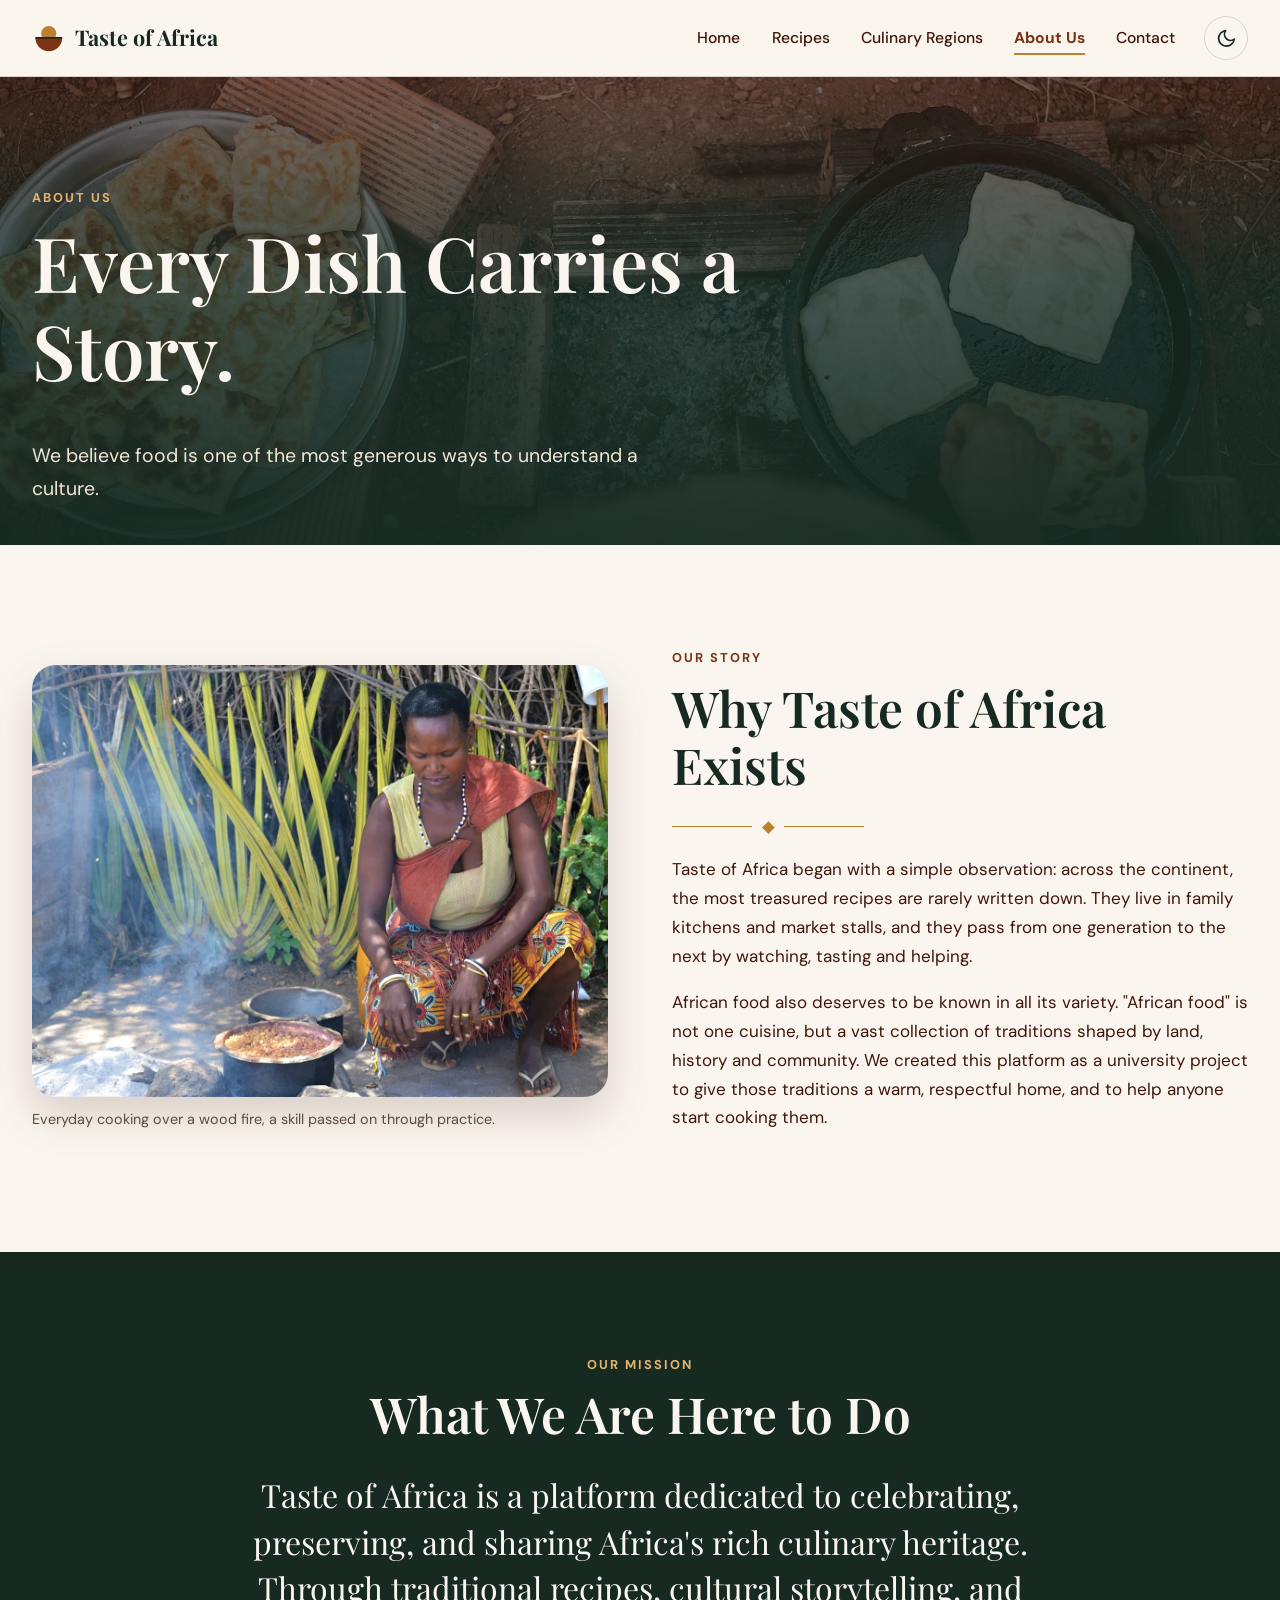
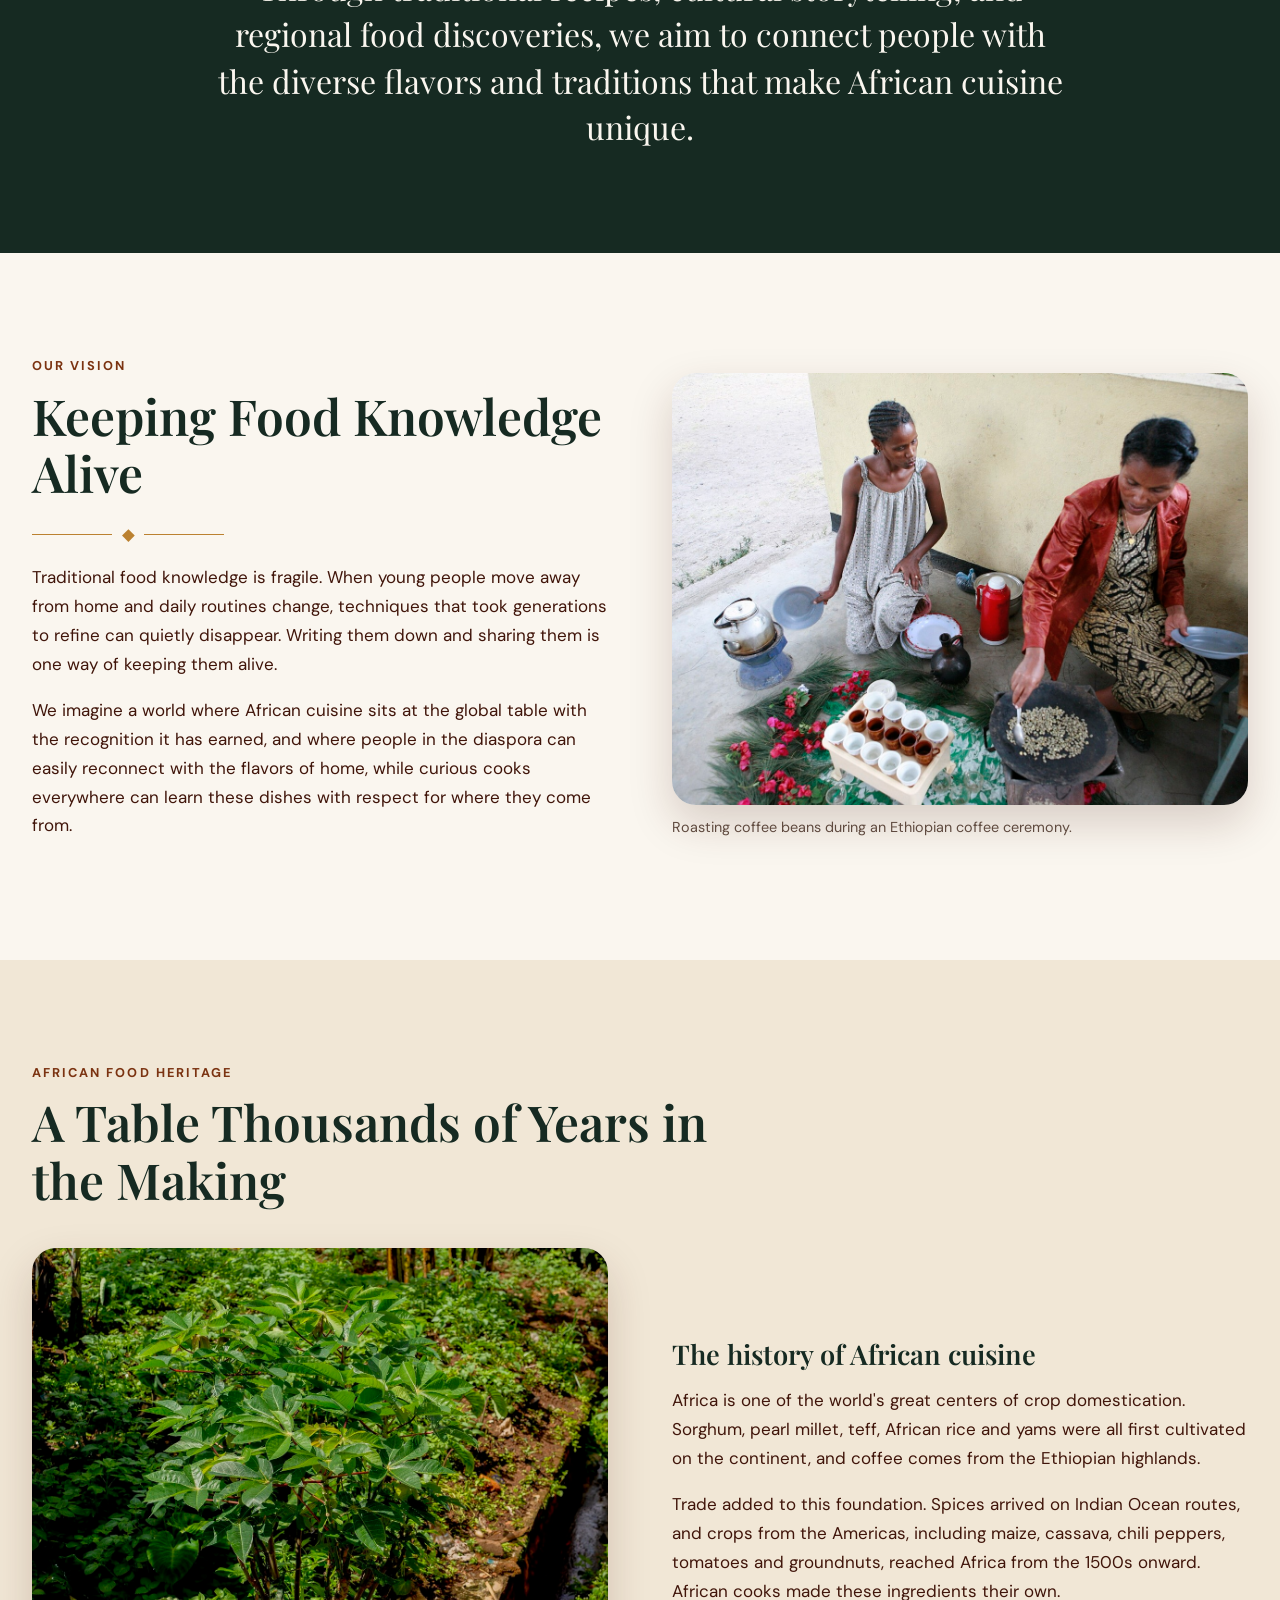
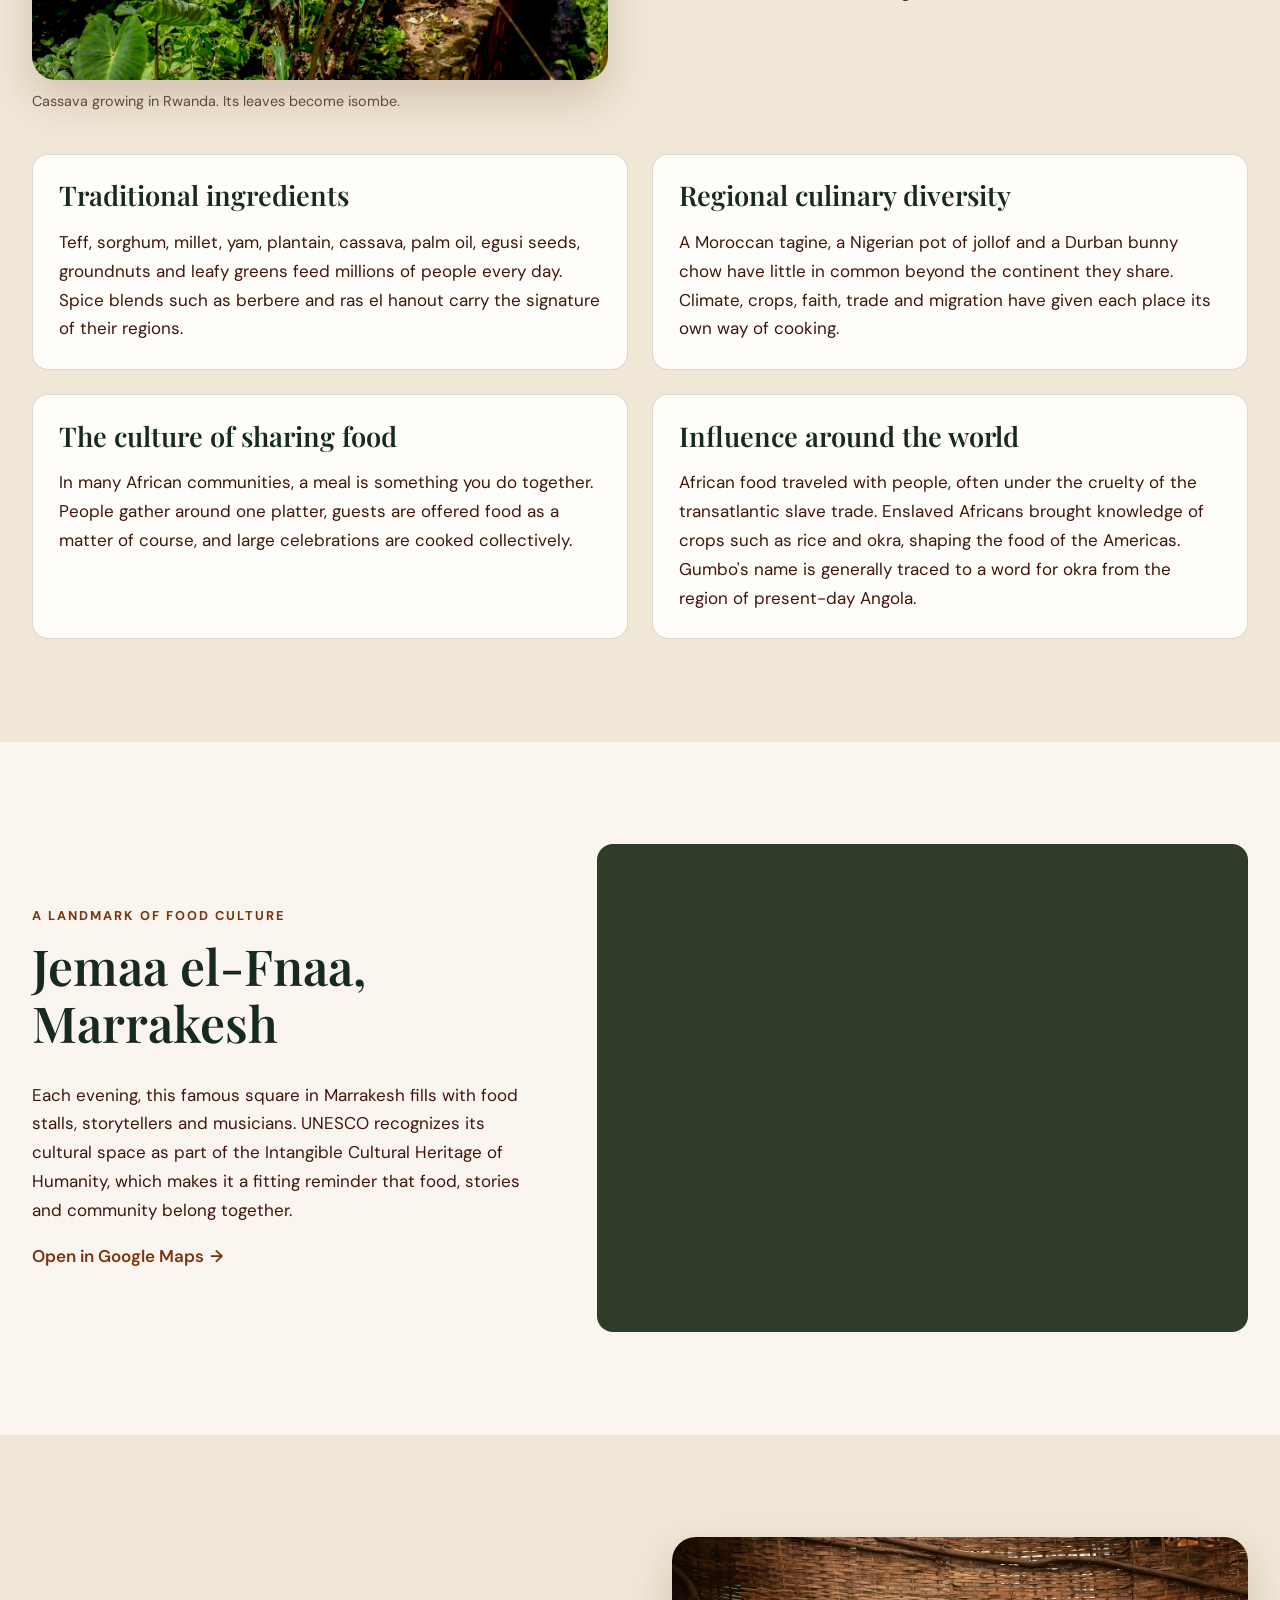
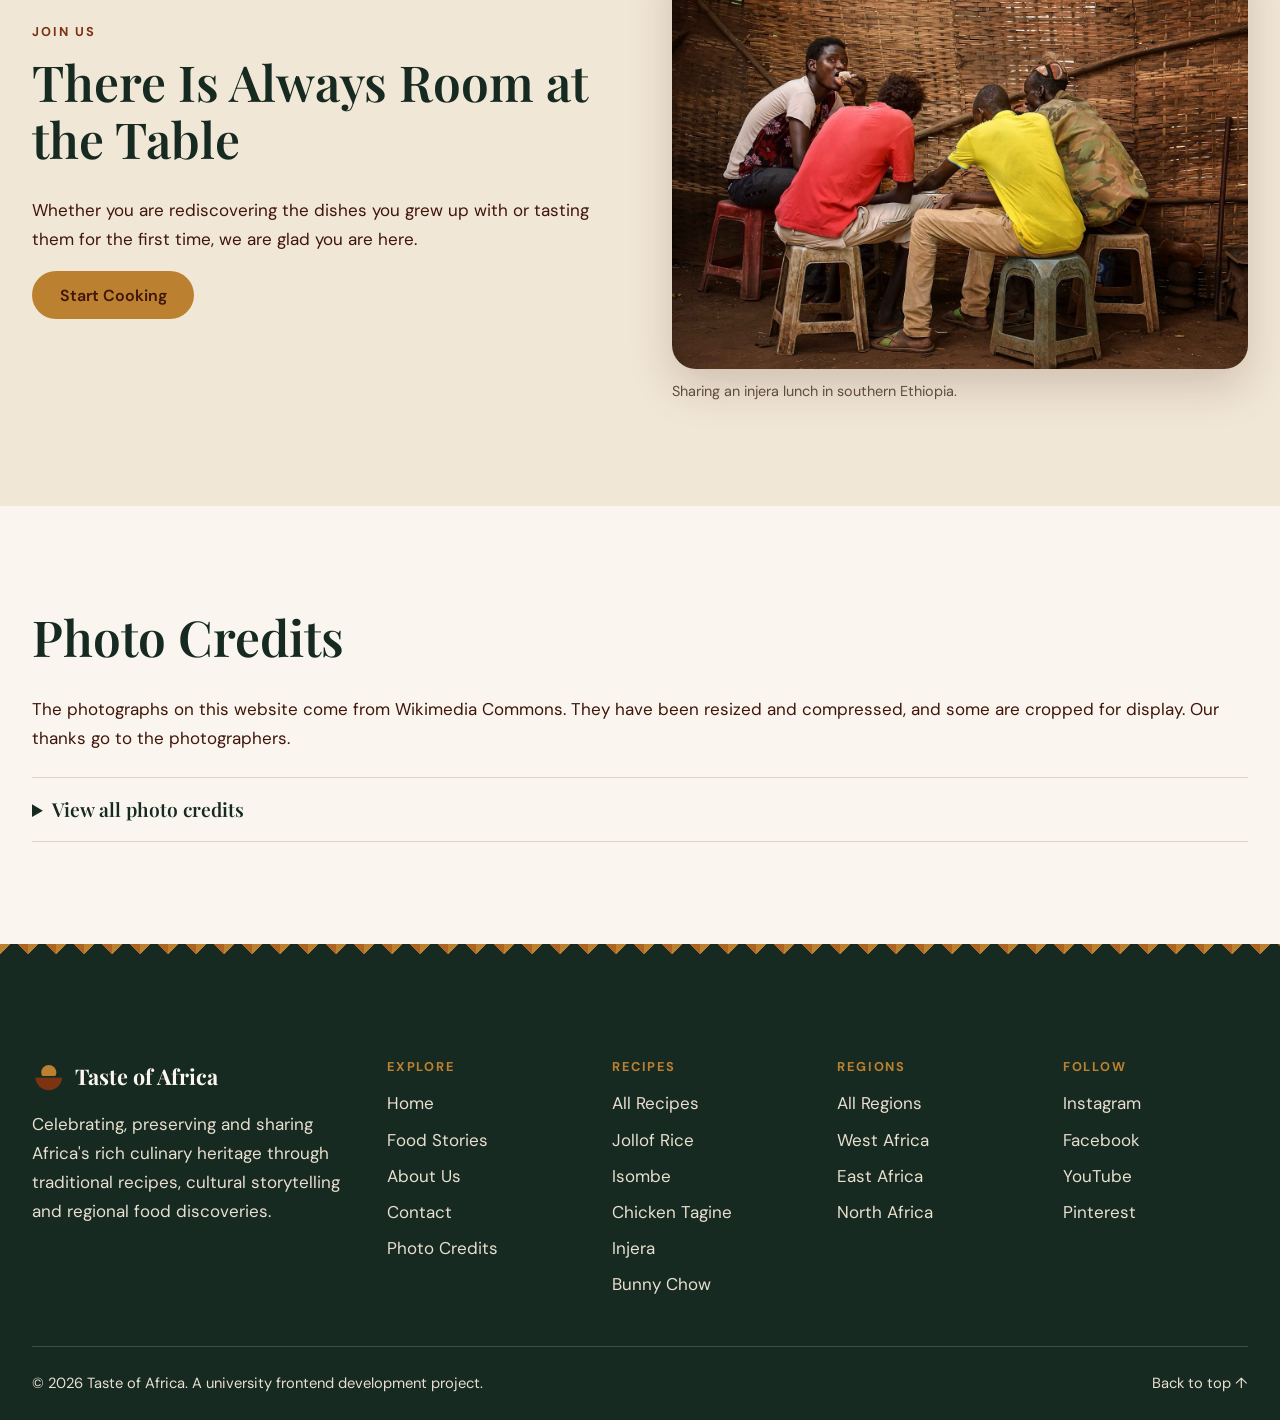
==== about.html @ 2805de49 "african web" ====
<!DOCTYPE html>
<html lang="en" data-theme="light">
<head>
  <meta charset="UTF-8">
  <meta name="viewport" content="width=device-width, initial-scale=1">
  <title>About Us | Taste of Africa</title>
  <meta name="description" content="Learn why Taste of Africa was created and explore the history, ingredients and shared traditions behind African food heritage.">
  <meta name="theme-color" content="#162A22">
  <link rel="icon" href="images/favicon.svg" type="image/svg+xml">
  <link rel="preconnect" href="https://fonts.googleapis.com">
  <link rel="preconnect" href="https://fonts.gstatic.com" crossorigin>
  <link href="https://fonts.googleapis.com/css2?family=DM+Sans:opsz,wght@9..40,400;9..40,500;9..40,600;9..40,700&amp;family=Playfair+Display:wght@500;600;700&amp;display=swap" rel="stylesheet">
  <link rel="stylesheet" href="css/styles.css">
  <script src="js/script.js" defer></script>
</head>
<body id="top">
  <a class="skip-link" href="#main">Skip to main content</a>

  <!-- Site header: the same on every page -->
  <header class="site-header">
    <div class="container site-header__inner">
      <a class="brand" href="index.html" aria-label="Taste of Africa home">
        <svg class="brand__mark" viewBox="0 0 40 40" aria-hidden="true" focusable="false"><circle cx="20" cy="15" r="9" fill="#BB8130"/><path d="M4 20h32a16 16 0 0 1-32 0Z" fill="#7B3311"/><path d="M4 20h32" stroke="#162A22" stroke-width="2"/></svg>
        <span>Taste of Africa</span>
      </a>

      <nav class="site-nav" id="site-nav" aria-label="Main navigation">
        <ul class="site-nav__list">
          <li><a class="site-nav__link" href="index.html">Home</a></li>
          <li><a class="site-nav__link" href="recipes.html">Recipes</a></li>
          <li><a class="site-nav__link" href="regions.html">Culinary Regions</a></li>
          <li><a class="site-nav__link" href="about.html" aria-current="page">About Us</a></li>
          <li><a class="site-nav__link" href="contact.html">Contact</a></li>
        </ul>
      </nav>

      <button class="icon-btn" id="theme-toggle" type="button" aria-label="Switch to dark mode">
        <svg class="theme-icon--moon" viewBox="0 0 24 24" fill="none" stroke="currentColor" stroke-width="2" stroke-linecap="round" stroke-linejoin="round" aria-hidden="true" focusable="false"><path d="M21 12.8A9 9 0 1 1 11.2 3a7 7 0 0 0 9.8 9.8Z"/></svg>
        <svg class="theme-icon--sun" viewBox="0 0 24 24" fill="none" stroke="currentColor" stroke-width="2" stroke-linecap="round" aria-hidden="true" focusable="false"><circle cx="12" cy="12" r="4.5"/><path d="M12 2v2M12 20v2M2 12h2M20 12h2M4.9 4.9l1.4 1.4M17.7 17.7l1.4 1.4M4.9 19.1l1.4-1.4M17.7 6.3l1.4-1.4"/></svg>
      </button>

      <button class="icon-btn menu-toggle" id="menu-toggle" type="button" aria-label="Open menu" aria-expanded="false" aria-controls="site-nav">
        <span class="menu-toggle__bars" aria-hidden="true"></span>
      </button>
    </div>
  </header>

  <main id="main">
    <section class="page-hero" aria-labelledby="page-title">
      <img src="images/page-about-rghayf.jpg" alt="Hands cooking square Moroccan rghayf flatbreads on a pan over a wood fire" width="1920" height="1282" class="page-hero__image" fetchpriority="high">
      <div class="container page-hero__content">
        <p class="eyebrow">About us</p>
        <h1 id="page-title">Every Dish Carries a Story.</h1>
        <p>We believe food is one of the most generous ways to understand a culture.</p>
      </div>
    </section>

    <!-- Our story -->
    <section class="section" aria-labelledby="story-title">
      <div class="container story-split">
        <figure class="reveal">
          <img src="images/about-woman-cooking.jpg" alt="A woman in traditional dress tending a pot over a small wood fire outdoors" width="1400" height="933" loading="lazy">
          <figcaption>Everyday cooking over a wood fire, a skill passed on through practice.</figcaption>
        </figure>
        <div>
          <p class="eyebrow">Our story</p>
          <h2 id="story-title">Why Taste of Africa Exists</h2>
          <div class="ornament" aria-hidden="true"><span></span></div>
          <p>Taste of Africa began with a simple observation: across the continent, the most treasured recipes are rarely written down. They live in family kitchens and market stalls, and they pass from one generation to the next by watching, tasting and helping.</p>
          <p>African food also deserves to be known in all its variety. "African food" is not one cuisine, but a vast collection of traditions shaped by land, history and community. We created this platform as a university project to give those traditions a warm, respectful home, and to help anyone start cooking them.</p>
        </div>
      </div>
    </section>

    <!-- Our mission -->
    <section class="section mission" aria-labelledby="mission-title">
      <div class="container">
        <p class="eyebrow">Our mission</p>
        <h2 id="mission-title">What We Are Here to Do</h2>
        <blockquote>Taste of Africa is a platform dedicated to celebrating, preserving, and sharing Africa's rich culinary heritage. Through traditional recipes, cultural storytelling, and regional food discoveries, we aim to connect people with the diverse flavors and traditions that make African cuisine unique.</blockquote>
      </div>
    </section>

    <!-- Our vision -->
    <section class="section" aria-labelledby="vision-title">
      <div class="container story-split story-split--flip">
        <figure class="reveal">
          <img src="images/about-coffee-ceremony.jpg" alt="Two women performing an Ethiopian coffee ceremony, roasting beans on a small stove surrounded by cups" width="1400" height="933" loading="lazy">
          <figcaption>Roasting coffee beans during an Ethiopian coffee ceremony.</figcaption>
        </figure>
        <div>
          <p class="eyebrow">Our vision</p>
          <h2 id="vision-title">Keeping Food Knowledge Alive</h2>
          <div class="ornament" aria-hidden="true"><span></span></div>
          <p>Traditional food knowledge is fragile. When young people move away from home and daily routines change, techniques that took generations to refine can quietly disappear. Writing them down and sharing them is one way of keeping them alive.</p>
          <p>We imagine a world where African cuisine sits at the global table with the recognition it has earned, and where people in the diaspora can easily reconnect with the flavors of home, while curious cooks everywhere can learn these dishes with respect for where they come from.</p>
        </div>
      </div>
    </section>

    <!-- African food heritage -->
    <section class="section section--alt" aria-labelledby="heritage-title">
      <div class="container">
        <div class="section-heading">
          <p class="eyebrow">African food heritage</p>
          <h2 id="heritage-title">A Table Thousands of Years in the Making</h2>
        </div>
        <div class="story-split story-split--spaced">
          <figure class="reveal">
            <img src="images/about-cassava-field.jpg" alt="A lush green cassava plot growing beside a stream in Rwanda" width="1400" height="933" loading="lazy">
            <figcaption>Cassava growing in Rwanda. Its leaves become isombe.</figcaption>
          </figure>
          <div>
            <h3>The history of African cuisine</h3>
            <p>Africa is one of the world's great centers of crop domestication. Sorghum, pearl millet, teff, African rice and yams were all first cultivated on the continent, and coffee comes from the Ethiopian highlands.</p>
            <p>Trade added to this foundation. Spices arrived on Indian Ocean routes, and crops from the Americas, including maize, cassava, chili peppers, tomatoes and groundnuts, reached Africa from the 1500s onward. African cooks made these ingredients their own.</p>
          </div>
        </div>
        <div class="heritage-grid">
          <article class="heritage-item reveal">
            <h3>Traditional ingredients</h3>
            <p>Teff, sorghum, millet, yam, plantain, cassava, palm oil, egusi seeds, groundnuts and leafy greens feed millions of people every day. Spice blends such as berbere and ras el hanout carry the signature of their regions.</p>
          </article>
          <article class="heritage-item reveal">
            <h3>Regional culinary diversity</h3>
            <p>A Moroccan tagine, a Nigerian pot of jollof and a Durban bunny chow have little in common beyond the continent they share. Climate, crops, faith, trade and migration have given each place its own way of cooking.</p>
          </article>
          <article class="heritage-item reveal">
            <h3>The culture of sharing food</h3>
            <p>In many African communities, a meal is something you do together. People gather around one platter, guests are offered food as a matter of course, and large celebrations are cooked collectively.</p>
          </article>
          <article class="heritage-item reveal">
            <h3>Influence around the world</h3>
            <p>African food traveled with people, often under the cruelty of the transatlantic slave trade. Enslaved Africans brought knowledge of crops such as rice and okra, shaping the food of the Americas. Gumbo's name is generally traced to a word for okra from the region of present-day Angola.</p>
          </article>
        </div>
      </div>
    </section>

    <!-- Shared meal photo and map -->
    <section class="section" aria-labelledby="landmark-title">
      <div class="container map-feature">
        <div>
          <p class="eyebrow">A landmark of food culture</p>
          <h2 id="landmark-title">Jemaa el-Fnaa, Marrakesh</h2>
          <p>Each evening, this famous square in Marrakesh fills with food stalls, storytellers and musicians. UNESCO recognizes its cultural space as part of the Intangible Cultural Heritage of Humanity, which makes it a fitting reminder that food, stories and community belong together.</p>
          <a class="link-arrow" href="https://www.google.com/maps/search/?api=1&amp;query=Jemaa%20el-Fnaa%2C%20Marrakesh" target="_blank" rel="noopener noreferrer">Open in Google Maps</a>
        </div>
        <div class="embed reveal">
          <iframe src="https://www.google.com/maps?q=Jemaa%20el-Fnaa%2C%20Marrakesh%2C%20Morocco&amp;z=16&amp;output=embed" title="Map of Jemaa el-Fnaa square in Marrakesh, Morocco" loading="lazy" referrerpolicy="no-referrer-when-downgrade"></iframe>
        </div>
      </div>
    </section>

    <section class="section section--alt" aria-labelledby="table-title">
      <div class="container story-split story-split--flip">
        <figure class="reveal">
          <img src="images/about-shared-meal.jpg" alt="Four men seated on low stools sharing a meal of injera inside a woven hut in southern Ethiopia" width="1400" height="1120" loading="lazy">
          <figcaption>Sharing an injera lunch in southern Ethiopia.</figcaption>
        </figure>
        <div>
          <p class="eyebrow">Join us</p>
          <h2 id="table-title">There Is Always Room at the Table</h2>
          <p>Whether you are rediscovering the dishes you grew up with or tasting them for the first time, we are glad you are here.</p>
          <a class="btn btn--primary" href="recipes.html">Start Cooking</a>
        </div>
      </div>
    </section>

    <!-- Photo credits: required by the Creative Commons licenses -->
    <section class="section" id="photo-credits" aria-labelledby="credits-title">
      <div class="container">
        <h2 id="credits-title">Photo Credits</h2>
        <p>The photographs on this website come from Wikimedia Commons. They have been resized and compressed, and some are cropped for display. Our thanks go to the photographers.</p>
        <details class="credits">
          <summary>View all photo credits</summary>
          <div class="credits__scroll">
            <table>
              <caption class="sr-only">Source, photographer and license of each photograph</caption>
              <thead>
                <tr><th scope="col">File</th><th scope="col">Source</th><th scope="col">Photographer</th><th scope="col">License</th></tr>
              </thead>
              <tbody>
                  <tr><td>hero-injera-platter.jpg</td><td><a href="https://commons.wikimedia.org/wiki/File:Injera_with_eight_kinds_of_stew.jpg" target="_blank" rel="noopener noreferrer">Injera with eight kinds of stew</a></td><td>Artem.G</td><td><a href="https://creativecommons.org/licenses/by-sa/4.0" target="_blank" rel="noopener noreferrer">CC BY-SA 4.0</a></td></tr>
                  <tr><td>jollof-rice.jpg</td><td><a href="https://commons.wikimedia.org/wiki/File:Jollof_rice_and_Dodo.jpg" target="_blank" rel="noopener noreferrer">Jollof rice and Dodo</a></td><td>Skarfmacaronne</td><td><a href="https://creativecommons.org/licenses/by-sa/4.0" target="_blank" rel="noopener noreferrer">CC BY-SA 4.0</a></td></tr>
                  <tr><td>isombe.jpg</td><td><a href="https://commons.wikimedia.org/wiki/File:ISOMBE.jpg" target="_blank" rel="noopener noreferrer">ISOMBE</a></td><td>Mutiganda</td><td><a href="https://creativecommons.org/licenses/by-sa/4.0" target="_blank" rel="noopener noreferrer">CC BY-SA 4.0</a></td></tr>
                  <tr><td>chicken-tagine.jpg</td><td><a href="https://commons.wikimedia.org/wiki/File:Moroccan_food-Chicken_tagine_with_preserved_lemons_and_olives-02.jpg" target="_blank" rel="noopener noreferrer">Moroccan food-Chicken tagine with preserved lemons and olives-02</a></td><td>Foodista</td><td><a href="https://creativecommons.org/licenses/by/2.0" target="_blank" rel="noopener noreferrer">CC BY 2.0</a></td></tr>
                  <tr><td>injera.jpg</td><td><a href="https://commons.wikimedia.org/wiki/File:Injera_from_ivory_teff.jpg" target="_blank" rel="noopener noreferrer">Injera from ivory teff</a></td><td>Edsel Little</td><td><a href="https://creativecommons.org/licenses/by-sa/2.0" target="_blank" rel="noopener noreferrer">CC BY-SA 2.0</a></td></tr>
                  <tr><td>bunny-chow.jpg</td><td><a href="https://commons.wikimedia.org/wiki/File:Bunny_Chow_with_Lamb_%26_Potato_-_African_Chow_2023-07-27.jpg" target="_blank" rel="noopener noreferrer">Bunny Chow with Lamb &amp; Potato - African Chow 2023-07-27</a></td><td>Andy Li</td><td><a href="http://creativecommons.org/publicdomain/zero/1.0/deed.en" target="_blank" rel="noopener noreferrer">CC0</a></td></tr>
                  <tr><td>fufu.jpg</td><td><a href="https://commons.wikimedia.org/wiki/File:Freshly_cooked_fufu_(swallow).jpg" target="_blank" rel="noopener noreferrer">Freshly cooked fufu (swallow)</a></td><td>Andikan Efiok Eduok</td><td><a href="https://creativecommons.org/licenses/by-sa/4.0" target="_blank" rel="noopener noreferrer">CC BY-SA 4.0</a></td></tr>
                  <tr><td>egusi-soup.jpg</td><td><a href="https://commons.wikimedia.org/wiki/File:Pot_of_Egusi_soup.jpg" target="_blank" rel="noopener noreferrer">Pot of Egusi soup</a></td><td>Bukky658</td><td><a href="https://creativecommons.org/licenses/by-sa/4.0" target="_blank" rel="noopener noreferrer">CC BY-SA 4.0</a></td></tr>
                  <tr><td>ugali.jpg</td><td><a href="https://commons.wikimedia.org/wiki/File:Ugali_Posho.jpg" target="_blank" rel="noopener noreferrer">Ugali Posho</a></td><td>safaritravelplus</td><td><a href="http://creativecommons.org/publicdomain/zero/1.0/deed.en" target="_blank" rel="noopener noreferrer">CC0</a></td></tr>
                  <tr><td>nyama-choma.jpg</td><td><a href="https://commons.wikimedia.org/wiki/File:Nyama_choma_barbeque.jpg" target="_blank" rel="noopener noreferrer">Nyama choma barbeque</a></td><td>safaritravelplus</td><td><a href="http://creativecommons.org/publicdomain/zero/1.0/deed.en" target="_blank" rel="noopener noreferrer">CC0</a></td></tr>
                  <tr><td>couscous.jpg</td><td><a href="https://commons.wikimedia.org/wiki/File:Couscous_007.jpg" target="_blank" rel="noopener noreferrer">Couscous 007</a></td><td>Arnaud 25</td><td><a href="https://creativecommons.org/licenses/by-sa/4.0" target="_blank" rel="noopener noreferrer">CC BY-SA 4.0</a></td></tr>
                  <tr><td>shakshuka.jpg</td><td><a href="https://commons.wikimedia.org/wiki/File:Shakshuka_(Unsplash).jpg" target="_blank" rel="noopener noreferrer">Shakshuka (Unsplash)</a></td><td>Jarosław Ceborski jarson</td><td><a href="http://creativecommons.org/publicdomain/zero/1.0/deed.en" target="_blank" rel="noopener noreferrer">CC0</a></td></tr>
                  <tr><td>story-suya-seller.jpg</td><td><a href="https://commons.wikimedia.org/wiki/File:Suya_Seller.jpg" target="_blank" rel="noopener noreferrer">Suya Seller</a></td><td>FischerFotos</td><td><a href="https://creativecommons.org/licenses/by-sa/4.0" target="_blank" rel="noopener noreferrer">CC BY-SA 4.0</a></td></tr>
                  <tr><td>story-spice-market.jpg</td><td><a href="https://commons.wikimedia.org/wiki/File:Spice_Market,_Marakech_(2242330035).jpg" target="_blank" rel="noopener noreferrer">Spice Market, Marakech (2242330035)</a></td><td>Michael Day</td><td><a href="https://creativecommons.org/licenses/by/2.0" target="_blank" rel="noopener noreferrer">CC BY 2.0</a></td></tr>
                  <tr><td>story-coffee.jpg</td><td><a href="https://commons.wikimedia.org/wiki/File:Coffee_ceremony_of_Ethiopia_and_Eritrea_1.jpg" target="_blank" rel="noopener noreferrer">Coffee ceremony of Ethiopia and Eritrea 1</a></td><td>ProtoplasmaKid</td><td><a href="https://creativecommons.org/licenses/by-sa/4.0" target="_blank" rel="noopener noreferrer">CC BY-SA 4.0</a></td></tr>
                  <tr><td>region-west-cooking.jpg</td><td><a href="https://commons.wikimedia.org/wiki/File:Traditional_way_of_cooking_in_Nigeria.jpg" target="_blank" rel="noopener noreferrer">Traditional way of cooking in Nigeria</a></td><td>Chukwukajustice</td><td><a href="https://creativecommons.org/licenses/by-sa/4.0" target="_blank" rel="noopener noreferrer">CC BY-SA 4.0</a></td></tr>
                  <tr><td>region-east-market.jpg</td><td><a href="https://commons.wikimedia.org/wiki/File:%D7%94%D7%A9%D7%95%D7%A7_%D7%94%D7%9E%D7%A8%D7%9B%D7%96%D7%99_%D7%A7%D7%99%D7%9E%D7%99%D7%A8%D7%95%D7%A0%D7%A7%D7%95_%D7%91%D7%A7%D7%99%D7%92%D7%90%D7%9C%D7%99_%D7%91%D7%99%D7%A8%D7%AA_%D7%A8%D7%95%D7%90%D7%A0%D7%93%D7%94_(14).jpg" target="_blank" rel="noopener noreferrer">השוק המרכזי קימירונקו בקיגאלי בירת רואנדה (14)</a></td><td>Hanay</td><td><a href="https://creativecommons.org/licenses/by-sa/3.0" target="_blank" rel="noopener noreferrer">CC BY-SA 3.0</a></td></tr>
                  <tr><td>region-north-tagines.jpg</td><td><a href="https://commons.wikimedia.org/wiki/File:Tajines_in_a_pottery_shop_in_Morocco.jpg" target="_blank" rel="noopener noreferrer">Tajines in a pottery shop in Morocco</a></td><td>Jafri Ali</td><td><a href="https://creativecommons.org/licenses/by-sa/4.0" target="_blank" rel="noopener noreferrer">CC BY-SA 4.0</a></td></tr>
                  <tr><td>page-recipes-spices.jpg</td><td><a href="https://commons.wikimedia.org/wiki/File:Morocco,_Spices.JPG" target="_blank" rel="noopener noreferrer">Morocco, Spices</a></td><td>Donar Reiskoffer</td><td><a href="https://creativecommons.org/licenses/by/3.0" target="_blank" rel="noopener noreferrer">CC BY 3.0</a></td></tr>
                  <tr><td>page-regions-marrakesh.jpg</td><td><a href="https://commons.wikimedia.org/wiki/File:Jemaa_el-Fnaa_at_night_-_Maroco_-_Marrakesh.jpg" target="_blank" rel="noopener noreferrer">Jemaa el-Fnaa at night - Maroco - Marrakesh</a></td><td>Andrzej Kosiński</td><td><a href="https://creativecommons.org/licenses/by-sa/3.0" target="_blank" rel="noopener noreferrer">CC BY-SA 3.0</a></td></tr>
                  <tr><td>page-about-rghayf.jpg</td><td><a href="https://commons.wikimedia.org/wiki/File:Moroccan_Women_cooking_traditiona_Rghayf.jpg" target="_blank" rel="noopener noreferrer">Moroccan Women cooking traditiona Rghayf</a></td><td>Withkarim</td><td><a href="https://creativecommons.org/licenses/by-sa/4.0" target="_blank" rel="noopener noreferrer">CC BY-SA 4.0</a></td></tr>
                  <tr><td>page-contact-spices.jpg</td><td><a href="https://commons.wikimedia.org/wiki/File:Moroccan_spices.jpg" target="_blank" rel="noopener noreferrer">Moroccan spices</a></td><td>Kyle Simourd</td><td><a href="https://creativecommons.org/licenses/by/2.0" target="_blank" rel="noopener noreferrer">CC BY 2.0</a></td></tr>
                  <tr><td>page-stories-vendor.jpg</td><td><a href="https://commons.wikimedia.org/wiki/File:A_Nigerian_street_food_vendor.jpg" target="_blank" rel="noopener noreferrer">A Nigerian street food vendor</a></td><td>Sinachworld</td><td><a href="https://creativecommons.org/licenses/by-sa/4.0" target="_blank" rel="noopener noreferrer">CC BY-SA 4.0</a></td></tr>
                  <tr><td>about-coffee-ceremony.jpg</td><td><a href="https://commons.wikimedia.org/wiki/File:Ethiopian_Coffee_Ceremony_011.jpg" target="_blank" rel="noopener noreferrer">Ethiopian Coffee Ceremony 011</a></td><td>Steve Evans</td><td><a href="https://creativecommons.org/licenses/by/2.0" target="_blank" rel="noopener noreferrer">CC BY 2.0</a></td></tr>
                  <tr><td>about-woman-cooking.jpg</td><td><a href="https://commons.wikimedia.org/wiki/File:Woman_cooking_in_Dagota_village.jpg" target="_blank" rel="noopener noreferrer">Woman cooking in Dagota village</a></td><td>BrixL</td><td><a href="https://creativecommons.org/licenses/by-sa/4.0" target="_blank" rel="noopener noreferrer">CC BY-SA 4.0</a></td></tr>
                  <tr><td>about-shared-meal.jpg</td><td><a href="https://commons.wikimedia.org/wiki/File:Injera_Lunch,_Sth_Ethiopia_(52863781280).jpg" target="_blank" rel="noopener noreferrer">Injera Lunch, Sth Ethiopia (52863781280)</a></td><td>Rod Waddington from Kergunyah, Australia</td><td><a href="https://creativecommons.org/licenses/by-sa/2.0" target="_blank" rel="noopener noreferrer">CC BY-SA 2.0</a></td></tr>
                  <tr><td>about-cassava-field.jpg</td><td><a href="https://commons.wikimedia.org/wiki/File:Isombe_mu_murima.jpg" target="_blank" rel="noopener noreferrer">Isombe mu murima</a></td><td>Camilopiz</td><td><a href="http://creativecommons.org/publicdomain/zero/1.0/deed.en" target="_blank" rel="noopener noreferrer">CC0</a></td></tr>
              </tbody>
            </table>
          </div>
        </details>
      </div>
    </section>
  </main>

  <!-- Site footer: the same on every page -->
  <div class="pattern-band" aria-hidden="true"></div>
  <footer class="site-footer">
    <div class="container site-footer__grid">
      <div class="site-footer__about">
        <a class="brand" href="index.html" aria-label="Taste of Africa home">
          <svg class="brand__mark" viewBox="0 0 40 40" aria-hidden="true" focusable="false"><circle cx="20" cy="15" r="9" fill="#BB8130"/><path d="M4 20h32a16 16 0 0 1-32 0Z" fill="#7B3311"/><path d="M4 20h32" stroke="#162A22" stroke-width="2"/></svg>
          <span>Taste of Africa</span>
        </a>
        <p>Celebrating, preserving and sharing Africa's rich culinary heritage through traditional recipes, cultural storytelling and regional food discoveries.</p>
      </div>

      <nav aria-label="Quick links">
        <h2>Explore</h2>
        <ul>
          <li><a href="index.html">Home</a></li>
          <li><a href="stories.html">Food Stories</a></li>
          <li><a href="about.html">About Us</a></li>
          <li><a href="contact.html">Contact</a></li>
          <li><a href="about.html#photo-credits">Photo Credits</a></li>
        </ul>
      </nav>

      <nav aria-label="Recipes">
        <h2>Recipes</h2>
        <ul>
          <li><a href="recipes.html">All Recipes</a></li>
          <li><a href="recipes.html#jollof-rice">Jollof Rice</a></li>
          <li><a href="recipes.html#isombe">Isombe</a></li>
          <li><a href="recipes.html#chicken-tagine">Chicken Tagine</a></li>
          <li><a href="recipes.html#injera">Injera</a></li>
          <li><a href="recipes.html#bunny-chow">Bunny Chow</a></li>
        </ul>
      </nav>

      <nav aria-label="Culinary regions">
        <h2>Regions</h2>
        <ul>
          <li><a href="regions.html">All Regions</a></li>
          <li><a href="regions.html#west-africa">West Africa</a></li>
          <li><a href="regions.html#east-africa">East Africa</a></li>
          <li><a href="regions.html#north-africa">North Africa</a></li>
        </ul>
      </nav>

      <nav aria-label="Social media">
        <h2>Follow</h2>
        <ul>
          <li><a href="https://www.instagram.com/" target="_blank" rel="noopener noreferrer">Instagram</a></li>
          <li><a href="https://www.facebook.com/" target="_blank" rel="noopener noreferrer">Facebook</a></li>
          <li><a href="https://www.youtube.com/" target="_blank" rel="noopener noreferrer">YouTube</a></li>
          <li><a href="https://www.pinterest.com/" target="_blank" rel="noopener noreferrer">Pinterest</a></li>
        </ul>
      </nav>
    </div>

    <div class="container site-footer__bottom">
      <p>&copy; 2026 Taste of Africa. A university frontend development project.</p>
      <a href="#top">Back to top &uarr;</a>
    </div>
  </footer>
</body>
</html>
---- css/styles.css ----
/* ==========================================================================
   TASTE OF AFRICA - MAIN STYLESHEET
   One stylesheet shared by every page.

   Contents
   1.  Design tokens (brand colors, theme colors, type, spacing)
   2.  Reset and base elements
   3.  Layout helpers and accessibility utilities
   4.  Buttons, links and shared components
   5.  Site header and navigation
   6.  Site footer
   7.  Home page
   8.  Inner-page heroes
   9.  Recipes page
   10. Regions page
   11. About page
   12. Stories page
   13. Contact page and forms
   14. Scroll animations
   15. Responsive breakpoints
   ========================================================================== */

/* ==========================================================================
   1. DESIGN TOKENS
   The brand palette never changes. The "theme" variables below it point at
   palette colors, so switching theme only means reassigning those variables.
   ========================================================================== */
:root {
  /* Official brand palette */
  --dark-cocoa: #40150a;
  --deep-mahogany: #5b1f0f;
  --burnt-umber: #7b3311;
  --earthy-orange: #934c1a;
  --terracotta-brown: #ab6422;
  --golden-ochre: #bb8130;
  --olive-gold: #756a34;
  --moss-green: #474e30;
  --forest-olive: #2f3c29;
  --deep-forest: #162a22;
  --warm-cream: #faf6ef;

  /* Light tints of Warm Cream, used for layered light surfaces */
  --cream-soft: #fffdf9;
  --cream-deep: #f1e7d6;

  /* Theme variables: LIGHT theme values */
  --color-bg: var(--warm-cream);
  --color-bg-alt: var(--cream-deep);
  --color-surface: var(--cream-soft);
  --color-surface-alt: var(--warm-cream);
  --color-heading: var(--deep-forest);
  --color-text: var(--dark-cocoa);
  --color-text-muted: #5f4a3f;
  --color-accent-text: var(--burnt-umber);
  --color-border: rgba(64, 21, 10, 0.16);
  --color-mark-bg: rgba(187, 129, 48, 0.28);
  --color-mark-text: var(--dark-cocoa);
  --color-error: var(--burnt-umber);
  --color-success: var(--moss-green);
  --color-header-bg: rgba(250, 246, 239, 0.94);
  --shadow-soft: 0 10px 30px rgba(64, 21, 10, 0.1);
  --shadow-lift: 0 18px 44px rgba(64, 21, 10, 0.18);

  /* Typography */
  --font-heading: "Playfair Display", Georgia, "Times New Roman", serif;
  --font-body: "DM Sans", "Helvetica Neue", Arial, sans-serif;

  /* Spacing and shape */
  --space-xs: 0.5rem;
  --space-sm: 1rem;
  --space-md: 1.5rem;
  --space-lg: 2.5rem;
  --space-xl: clamp(3.5rem, 8vw, 6.5rem);
  --radius-sm: 0.5rem;
  --radius-md: 1rem;
  --radius-lg: 1.5rem;
  --radius-pill: 999px;
  --container: 76rem;
  --header-height: 4.75rem;
  --transition: 0.25s ease;
}

/* DARK theme: only the theme variables are reassigned */
:root[data-theme="dark"] {
  --color-bg: var(--deep-forest);
  --color-bg-alt: #1d3329;
  --color-surface: var(--dark-cocoa);
  --color-surface-alt: var(--deep-mahogany);
  --color-heading: var(--warm-cream);
  --color-text: var(--warm-cream);
  --color-text-muted: #dccfbd;
  --color-accent-text: #dba657;
  --color-border: rgba(250, 246, 239, 0.18);
  --color-mark-bg: rgba(187, 129, 48, 0.34);
  --color-mark-text: var(--warm-cream);
  --color-error: #f0b27a;
  --color-success: #cfd8a8;
  --color-header-bg: rgba(22, 42, 34, 0.94);
  --shadow-soft: 0 10px 30px rgba(0, 0, 0, 0.3);
  --shadow-lift: 0 18px 44px rgba(0, 0, 0, 0.42);
}

/* ==========================================================================
   2. RESET AND BASE ELEMENTS
   ========================================================================== */
*,
*::before,
*::after {
  box-sizing: border-box;
}

html {
  scroll-behavior: smooth;
  scroll-padding-top: calc(var(--header-height) + 1rem);
  -webkit-text-size-adjust: 100%;
}

body {
  margin: 0;
  min-height: 100vh;
  background-color: var(--color-bg);
  color: var(--color-text);
  font-family: var(--font-body);
  font-size: 1.0625rem;
  line-height: 1.7;
  overflow-x: hidden;
  transition: background-color var(--transition), color var(--transition);
}

h1,
h2,
h3,
h4 {
  margin: 0 0 0.6em;
  color: var(--color-heading);
  font-family: var(--font-heading);
  font-weight: 600;
  line-height: 1.15;
}

h1 {
  font-size: clamp(2.6rem, 6.5vw, 4.75rem);
}

h2 {
  font-size: clamp(2rem, 4.2vw, 3.1rem);
}

h3 {
  font-size: clamp(1.35rem, 2.4vw, 1.7rem);
}

p {
  margin: 0 0 1em;
}

img {
  display: block;
  max-width: 100%;
  height: auto;
}

figure {
  margin: 0;
}

ul,
ol {
  margin: 0;
  padding: 0;
}

a {
  color: var(--color-accent-text);
  text-underline-offset: 0.18em;
  transition: color var(--transition);
}

button,
input,
select,
textarea {
  font: inherit;
  color: inherit;
}

button {
  cursor: pointer;
}

mark {
  padding: 0.05em 0.35em;
  border-radius: 0.3em;
  background-color: var(--color-mark-bg);
  color: var(--color-mark-text);
  font-weight: 500;
}

/* A visible focus ring for keyboard users, on every interactive element */
:focus-visible {
  outline: 3px solid var(--golden-ochre);
  outline-offset: 3px;
  border-radius: 0.25rem;
}

/* ==========================================================================
   3. LAYOUT HELPERS AND ACCESSIBILITY UTILITIES
   ========================================================================== */
.container {
  width: min(100% - 2.5rem, var(--container));
  margin-inline: auto;
}

.container--narrow {
  width: min(100% - 2.5rem, 46rem);
  margin-inline: auto;
}

.section {
  padding-block: var(--space-xl);
}

.section--alt {
  background-color: var(--color-bg-alt);
}

.section-heading {
  max-width: 44rem;
  margin-bottom: var(--space-lg);
}

.section-heading--row {
  display: flex;
  flex-wrap: wrap;
  align-items: flex-end;
  justify-content: space-between;
  gap: var(--space-sm);
  max-width: none;
}

.section-heading--row > div {
  max-width: 44rem;
}

.section-heading p:last-child {
  margin-bottom: 0;
}

.eyebrow {
  margin-bottom: 0.6rem;
  color: var(--color-accent-text);
  font-size: 0.8rem;
  font-weight: 700;
  letter-spacing: 0.16em;
  text-transform: uppercase;
}

.lead {
  color: var(--color-text-muted);
  font-size: clamp(1.1rem, 1.8vw, 1.28rem);
}

/* Used by the JavaScript filters to remove a card from view */
.hidden {
  display: none !important;
}

/* Visible to screen readers only */
.sr-only {
  position: absolute;
  width: 1px;
  height: 1px;
  margin: -1px;
  padding: 0;
  overflow: hidden;
  clip: rect(0, 0, 0, 0);
  white-space: nowrap;
  border: 0;
}

.skip-link {
  position: fixed;
  top: -4rem;
  left: 1rem;
  z-index: 200;
  padding: 0.6rem 1rem;
  border-radius: var(--radius-sm);
  background-color: var(--golden-ochre);
  color: var(--dark-cocoa);
  font-weight: 700;
  transition: top var(--transition);
}

.skip-link:focus {
  top: 0.75rem;
}

/* Decorative band: a repeating triangle pattern drawn with CSS gradients,
   echoing geometric African textile patterns. Used as a section divider. */
.pattern-band {
  height: 14px;
  background-color: var(--deep-forest);
  background-image:
    linear-gradient(135deg, var(--golden-ochre) 25%, transparent 25%),
    linear-gradient(225deg, var(--terracotta-brown) 25%, transparent 25%);
  background-size: 28px 14px;
}

/* Small ornamental divider: line, diamond, line */
.ornament {
  display: flex;
  align-items: center;
  gap: 0.75rem;
  max-width: 12rem;
  margin: var(--space-md) 0;
  color: var(--golden-ochre);
}

.ornament::before,
.ornament::after {
  content: "";
  flex: 1;
  height: 1px;
  background-color: currentColor;
}

.ornament span {
  width: 0.55rem;
  height: 0.55rem;
  background-color: currentColor;
  transform: rotate(45deg);
}

/* Responsive 16:9 wrapper shared by every YouTube video and Google Map */
.embed {
  position: relative;
  width: 100%;
  aspect-ratio: 16 / 9;
  overflow: hidden;
  border-radius: var(--radius-md);
  background-color: var(--forest-olive);
}

.embed iframe {
  position: absolute;
  inset: 0;
  width: 100%;
  height: 100%;
  border: 0;
}

/* Replaces a video player when the page is opened from file:// (see script.js) */
.video-fallback {
  position: absolute;
  inset: 0;
  display: flex;
  align-items: center;
  justify-content: center;
  color: var(--warm-cream);
  font-weight: 700;
  text-decoration: none;
}

.video-fallback img {
  position: absolute;
  inset: 0;
  width: 100%;
  height: 100%;
  object-fit: cover;
}

.video-fallback > span {
  position: relative;
  padding: 0.6rem 1.2rem;
  border-radius: var(--radius-pill);
  background-color: var(--deep-forest);
  transition: background-color var(--transition);
}

.video-fallback:hover > span {
  background-color: var(--burnt-umber);
}

.embed-note {
  margin: 0.6rem 0 0;
  color: var(--color-text-muted);
  font-size: 0.9rem;
}

/* ==========================================================================
   4. BUTTONS, LINKS AND SHARED COMPONENTS
   ========================================================================== */
.btn {
  display: inline-flex;
  align-items: center;
  justify-content: center;
  gap: 0.5rem;
  min-height: 3rem;
  padding: 0.7rem 1.6rem;
  border: 2px solid transparent;
  border-radius: var(--radius-pill);
  font-size: 1rem;
  font-weight: 600;
  line-height: 1.2;
  text-align: center;
  text-decoration: none;
  transition: transform var(--transition), background-color var(--transition),
    border-color var(--transition), color var(--transition), box-shadow var(--transition);
}

.btn:hover {
  transform: translateY(-2px);
}

.btn--primary {
  background-color: var(--golden-ochre);
  color: var(--dark-cocoa);
}

.btn--primary:hover {
  background-color: #cf9443;
  box-shadow: 0 10px 22px rgba(64, 21, 10, 0.26);
}

/* For use on dark photographs and dark sections */
.btn--ghost {
  border-color: rgba(250, 246, 239, 0.75);
  background-color: transparent;
  color: var(--warm-cream);
}

.btn--ghost:hover {
  border-color: var(--warm-cream);
  background-color: var(--warm-cream);
  color: var(--deep-forest);
}

/* For use on the normal page background */
.btn--outline {
  border-color: var(--color-accent-text);
  background-color: transparent;
  color: var(--color-accent-text);
}

.btn--outline:hover {
  background-color: var(--color-accent-text);
  color: var(--color-bg);
}

.link-arrow {
  display: inline-flex;
  align-items: center;
  gap: 0.4rem;
  color: var(--color-accent-text);
  font-weight: 600;
  text-decoration: none;
}

.link-arrow::after {
  content: "\2192";
  transition: transform var(--transition);
}

.link-arrow:hover {
  text-decoration: underline;
}

.link-arrow:hover::after {
  transform: translateX(4px);
}

/* Favorite button: the JavaScript toggles .is-favorite and aria-pressed */
.favorite-btn {
  display: inline-flex;
  align-items: center;
  gap: 0.4rem;
  min-height: 2.75rem;
  padding: 0.45rem 1rem;
  border: 1.5px solid var(--color-accent-text);
  border-radius: var(--radius-pill);
  background-color: transparent;
  color: var(--color-accent-text);
  font-size: 0.95rem;
  font-weight: 600;
  white-space: nowrap;
  transition: transform var(--transition), background-color var(--transition),
    border-color var(--transition), color var(--transition);
}

.favorite-btn:hover {
  transform: translateY(-1px);
  background-color: var(--color-mark-bg);
}

.favorite-btn.is-favorite {
  border-color: var(--deep-forest);
  background-color: var(--deep-forest);
  color: var(--warm-cream);
}

:root[data-theme="dark"] .favorite-btn.is-favorite {
  border-color: var(--warm-cream);
  background-color: var(--warm-cream);
  color: var(--deep-forest);
}

.badge {
  display: inline-block;
  padding: 0.25rem 0.75rem;
  border-radius: var(--radius-pill);
  background-color: var(--deep-forest);
  color: var(--warm-cream);
  font-size: 0.75rem;
  font-weight: 600;
  letter-spacing: 0.06em;
}

/* Inline feedback message used by the newsletter form */
.form-message {
  min-height: 1.6em;
  margin: 0.6rem 0 0;
  font-size: 0.95rem;
  font-weight: 500;
}

/* ==========================================================================
   5. SITE HEADER AND NAVIGATION
   ========================================================================== */
.site-header {
  position: sticky;
  top: 0;
  z-index: 100;
  border-bottom: 1px solid var(--color-border);
  background-color: var(--color-header-bg);
  -webkit-backdrop-filter: blur(10px);
  backdrop-filter: blur(10px);
  transition: background-color var(--transition), box-shadow var(--transition);
}

.site-header.is-scrolled {
  box-shadow: var(--shadow-soft);
}

.site-header__inner {
  display: flex;
  align-items: center;
  gap: var(--space-sm);
  min-height: var(--header-height);
}

.brand {
  display: inline-flex;
  align-items: center;
  gap: 0.6rem;
  margin-right: auto;
  color: var(--color-heading);
  font-family: var(--font-heading);
  font-size: 1.35rem;
  font-weight: 700;
  line-height: 1.1;
  text-decoration: none;
}

.brand__mark {
  flex: none;
  width: 2.1rem;
  height: 2.1rem;
}

.site-nav__list {
  display: flex;
  align-items: center;
  gap: 0.35rem;
  list-style: none;
}

.site-nav__link {
  position: relative;
  display: block;
  padding: 0.5rem 0.8rem;
  color: var(--color-text);
  font-size: 0.98rem;
  font-weight: 500;
  text-decoration: none;
}

/* Animated underline for hover and for the active page */
.site-nav__link::after {
  content: "";
  position: absolute;
  right: 0.8rem;
  bottom: 0.25rem;
  left: 0.8rem;
  height: 2px;
  background-color: var(--golden-ochre);
  transform: scaleX(0);
  transform-origin: left;
  transition: transform var(--transition);
}

.site-nav__link:hover::after,
.site-nav__link[aria-current="page"]::after {
  transform: scaleX(1);
}

.site-nav__link[aria-current="page"] {
  color: var(--color-accent-text);
  font-weight: 700;
}

.icon-btn {
  display: inline-flex;
  flex: none;
  align-items: center;
  justify-content: center;
  width: 2.75rem;
  height: 2.75rem;
  border: 1px solid var(--color-border);
  border-radius: 50%;
  background-color: transparent;
  color: var(--color-heading);
  transition: background-color var(--transition), transform var(--transition);
}

.icon-btn:hover {
  background-color: var(--color-mark-bg);
  transform: rotate(-8deg);
}

.icon-btn svg {
  width: 1.3rem;
  height: 1.3rem;
}

/* Show the moon in light mode and the sun in dark mode */
.theme-icon--sun {
  display: none;
}

:root[data-theme="dark"] .theme-icon--sun {
  display: block;
}

:root[data-theme="dark"] .theme-icon--moon {
  display: none;
}

/* The hamburger only appears on small screens (see section 15) */
.menu-toggle {
  display: none;
}

.menu-toggle__bars,
.menu-toggle__bars::before,
.menu-toggle__bars::after {
  display: block;
  width: 1.2rem;
  height: 2px;
  background-color: currentColor;
  transition: transform var(--transition), background-color var(--transition);
}

.menu-toggle__bars {
  position: relative;
}

.menu-toggle__bars::before,
.menu-toggle__bars::after {
  content: "";
  position: absolute;
  left: 0;
}

.menu-toggle__bars::before {
  top: -6px;
}

.menu-toggle__bars::after {
  top: 6px;
}

/* Turn the three bars into a cross while the menu is open */
.menu-toggle[aria-expanded="true"] .menu-toggle__bars {
  background-color: transparent;
}

.menu-toggle[aria-expanded="true"] .menu-toggle__bars::before {
  transform: translateY(6px) rotate(45deg);
}

.menu-toggle[aria-expanded="true"] .menu-toggle__bars::after {
  transform: translateY(-6px) rotate(-45deg);
}

/* ==========================================================================
   6. SITE FOOTER
   The footer is deep forest in both themes.
   ========================================================================== */
.site-footer {
  background-color: var(--deep-forest);
  color: #e9dfcf;
}

:root[data-theme="dark"] .site-footer {
  background-color: #0f1f19;
}

.site-footer__grid {
  display: grid;
  grid-template-columns: 1.7fr 1fr 1fr 1fr 1fr;
  gap: var(--space-lg);
  padding-block: var(--space-xl) var(--space-lg);
}

.site-footer .brand {
  margin-bottom: var(--space-sm);
  color: var(--warm-cream);
}

.site-footer h2 {
  margin-bottom: 0.9rem;
  color: var(--golden-ochre);
  font-family: var(--font-body);
  font-size: 0.8rem;
  font-weight: 700;
  letter-spacing: 0.14em;
  text-transform: uppercase;
}

.site-footer ul {
  list-style: none;
}

.site-footer li {
  margin-bottom: 0.45rem;
}

.site-footer a {
  color: #e9dfcf;
  text-decoration: none;
}

.site-footer a:hover {
  color: var(--golden-ochre);
  text-decoration: underline;
}

.site-footer__bottom {
  display: flex;
  flex-wrap: wrap;
  align-items: center;
  justify-content: space-between;
  gap: var(--space-sm);
  padding-block: var(--space-md);
  border-top: 1px solid rgba(250, 246, 239, 0.18);
  font-size: 0.92rem;
}

.site-footer__bottom p {
  margin: 0;
}

/* ==========================================================================
   7. HOME PAGE
   ========================================================================== */

/* --- Hero: a real <img> sits behind the content, with a dark overlay --- */
.hero {
  position: relative;
  display: flex;
  align-items: center;
  min-height: calc(100vh - var(--header-height));
  padding-block: var(--space-xl);
  overflow: hidden;
  background-color: var(--deep-forest);
  color: var(--warm-cream);
}

.hero__image {
  position: absolute;
  inset: 0;
  width: 100%;
  height: 100%;
  object-fit: cover;
  object-position: center 45%;
}

.hero__overlay {
  position: absolute;
  inset: 0;
  background: linear-gradient(100deg, rgba(22, 42, 34, 0.92) 0%, rgba(22, 42, 34, 0.7) 50%, rgba(64, 21, 10, 0.5) 100%);
}

.hero__content {
  position: relative;
  display: grid;
  grid-template-columns: 1.1fr 1fr;
  align-items: center;
  gap: clamp(2rem, 5vw, 4.5rem);
}

.hero h1 {
  color: var(--warm-cream);
}

.hero .eyebrow {
  color: #e4b56f;
}

.hero__text {
  max-width: 34rem;
  color: #f1e7d6;
  font-size: clamp(1.1rem, 1.9vw, 1.3rem);
}

.hero__actions {
  display: flex;
  flex-wrap: wrap;
  gap: var(--space-sm);
  margin-top: var(--space-md);
}

.hero__video figcaption {
  margin-top: 0.7rem;
  padding: 0.5rem 0.75rem;
  border-radius: var(--radius-sm);
  background-color: rgba(22, 42, 34, 0.8);
  color: #f1e7d6;
  font-size: 0.9rem;
}

.hero__video a {
  color: #e4b56f;
}

.hero__video .embed {
  box-shadow: 0 24px 60px rgba(0, 0, 0, 0.45);
}

/* --- Featured dishes --- */
.dish-grid {
  display: grid;
  grid-template-columns: repeat(4, 1fr);
  gap: var(--space-md);
}

.dish-card {
  display: flex;
  flex-direction: column;
  overflow: hidden;
  border: 1px solid var(--color-border);
  border-radius: var(--radius-lg);
  background-color: var(--color-surface);
  box-shadow: var(--shadow-soft);
  transition: transform var(--transition), box-shadow var(--transition), background-color var(--transition);
}

.dish-card:hover {
  transform: translateY(-6px);
  box-shadow: var(--shadow-lift);
}

.dish-card__media {
  position: relative;
  aspect-ratio: 4 / 3.4;
  overflow: hidden;
}

.dish-card__media img {
  width: 100%;
  height: 100%;
  object-fit: cover;
  transition: transform 0.6s ease;
}

.dish-card:hover .dish-card__media img {
  transform: scale(1.06);
}

.dish-card__media .badge {
  position: absolute;
  top: 0.85rem;
  left: 0.85rem;
}

.dish-card figcaption {
  display: flex;
  flex: 1;
  flex-direction: column;
  padding: 1.25rem 1.25rem 1.35rem;
}

.dish-card figcaption .eyebrow {
  font-size: 0.72rem;
}

.dish-card h3 {
  margin-bottom: 0.45rem;
}

.dish-card figcaption > p:not(.eyebrow) {
  color: var(--color-text-muted);
  font-size: 0.98rem;
}

.dish-card__actions {
  display: flex;
  flex-wrap: wrap;
  align-items: center;
  justify-content: space-between;
  gap: 0.6rem;
  margin-top: auto;
}

/* --- Region cards: text sits on the photo over a dark gradient --- */
.region-grid {
  display: grid;
  grid-template-columns: repeat(3, 1fr);
  gap: var(--space-md);
}

.region-card {
  position: relative;
  display: flex;
  flex-direction: column;
  justify-content: flex-end;
  min-height: 30rem;
  padding: 1.75rem;
  overflow: hidden;
  border-radius: var(--radius-lg);
  background-color: var(--deep-forest);
  color: var(--warm-cream);
  box-shadow: var(--shadow-soft);
}

.region-card img {
  position: absolute;
  inset: 0;
  width: 100%;
  height: 100%;
  object-fit: cover;
  transition: transform 0.6s ease;
}

.region-card:hover img {
  transform: scale(1.05);
}

.region-card::after {
  content: "";
  position: absolute;
  inset: 0;
  background: linear-gradient(to top, rgba(22, 42, 34, 0.97) 0%, rgba(22, 42, 34, 0.82) 42%, rgba(22, 42, 34, 0.05) 76%);
}

.region-card__body {
  position: relative;
  z-index: 1;
}

.region-card h3 {
  color: var(--warm-cream);
  font-size: clamp(1.6rem, 2.6vw, 2rem);
}

.region-card p {
  color: #f1e7d6;
  font-size: 1rem;
}

/* --- Story cards: one lead story and two smaller stories --- */
.story-grid {
  display: grid;
  grid-template-columns: 1.35fr 1fr;
  gap: var(--space-md);
}

.story-card {
  display: flex;
  flex-direction: column;
  overflow: hidden;
  border: 1px solid var(--color-border);
  border-radius: var(--radius-lg);
  background-color: var(--color-surface);
  box-shadow: var(--shadow-soft);
  transition: transform var(--transition), box-shadow var(--transition), background-color var(--transition);
}

.story-card:hover {
  transform: translateY(-4px);
  box-shadow: var(--shadow-lift);
}

.story-card--lead {
  grid-row: span 2;
}

.story-card__media {
  overflow: hidden;
}

.story-card__media img {
  width: 100%;
  height: 100%;
  object-fit: cover;
  transition: transform 0.6s ease;
}

.story-card:hover .story-card__media img {
  transform: scale(1.04);
}

.story-card--lead .story-card__media {
  flex: 1;
  min-height: 19rem;
}

.story-card:not(.story-card--lead) {
  flex-direction: row;
}

.story-card:not(.story-card--lead) .story-card__media {
  flex: 0 0 40%;
}

.story-card__body {
  padding: 1.4rem 1.5rem 1.5rem;
}

.story-card__body p:not(.eyebrow) {
  color: var(--color-text-muted);
  font-size: 0.98rem;
}

.story-card--lead h3 {
  font-size: clamp(1.6rem, 3vw, 2.2rem);
}

/* --- Newsletter --- */
.newsletter {
  background-color: var(--deep-forest);
  color: #f1e7d6;
}

:root[data-theme="dark"] .newsletter {
  background-color: var(--dark-cocoa);
}

.newsletter__inner {
  display: grid;
  grid-template-columns: 1fr 1fr;
  align-items: center;
  gap: var(--space-lg);
}

.newsletter h2 {
  margin-bottom: 0.4em;
  color: var(--warm-cream);
}

.newsletter .eyebrow {
  color: #e4b56f;
}

.newsletter p:last-child {
  margin-bottom: 0;
}

.newsletter__row {
  display: flex;
  gap: 0.6rem;
}

.newsletter__row input {
  flex: 1;
  min-width: 0;
  min-height: 3rem;
  padding: 0.6rem 1.2rem;
  border: 2px solid rgba(250, 246, 239, 0.5);
  border-radius: var(--radius-pill);
  background-color: rgba(250, 246, 239, 0.1);
  color: var(--warm-cream);
}

.newsletter__row input::placeholder {
  color: #dccfbd;
}

.newsletter__row input:focus {
  border-color: var(--golden-ochre);
  outline: none;
}

.newsletter__row input[aria-invalid="true"] {
  border-color: #f0b27a;
}

.newsletter label {
  display: block;
  margin-bottom: 0.4rem;
  font-weight: 600;
}

.form-message.is-error {
  color: #f0b27a;
}

.form-message.is-success {
  color: #cfd8a8;
}

/* ==========================================================================
   8. INNER-PAGE HEROES
   ========================================================================== */
.page-hero {
  position: relative;
  display: flex;
  align-items: flex-end;
  min-height: clamp(22rem, 52vh, 32rem);
  padding-block: var(--space-xl) var(--space-lg);
  overflow: hidden;
  background-color: var(--deep-forest);
}

.page-hero__image {
  position: absolute;
  inset: 0;
  width: 100%;
  height: 100%;
  object-fit: cover;
}

.page-hero::after {
  content: "";
  position: absolute;
  inset: 0;
  background: linear-gradient(to top, rgba(22, 42, 34, 0.95) 0%, rgba(22, 42, 34, 0.72) 55%, rgba(64, 21, 10, 0.5) 100%);
}

.page-hero__content {
  position: relative;
  z-index: 1;
}

.page-hero h1 {
  max-width: 46rem;
  color: var(--warm-cream);
}

.page-hero .eyebrow {
  color: #e4b56f;
}

.page-hero p:last-child {
  max-width: 40rem;
  margin-bottom: 0;
  color: #f1e7d6;
  font-size: clamp(1.05rem, 1.7vw, 1.22rem);
}

/* ==========================================================================
   9. RECIPES PAGE
   ========================================================================== */

/* --- Filter bar stays in view below the sticky header --- */
.filter-bar {
  position: sticky;
  top: var(--header-height);
  z-index: 50;
  padding-block: 0.85rem;
  border-bottom: 1px solid var(--color-border);
  background-color: var(--color-bg);
  transition: background-color var(--transition);
}

.filter-bar__inner {
  display: flex;
  flex-wrap: wrap;
  align-items: center;
  justify-content: space-between;
  gap: 0.6rem 1.25rem;
}

.filter-group {
  display: flex;
  flex-wrap: wrap;
  gap: 0.5rem;
}

.filter-btn {
  min-height: 2.75rem;
  padding: 0.45rem 1.05rem;
  border: 1.5px solid var(--color-border);
  border-radius: var(--radius-pill);
  background-color: transparent;
  color: var(--color-text);
  font-size: 0.95rem;
  font-weight: 600;
  transition: background-color var(--transition), border-color var(--transition), color var(--transition);
}

.filter-btn:hover {
  border-color: var(--golden-ochre);
}

.filter-btn[aria-pressed="true"] {
  border-color: var(--golden-ochre);
  background-color: var(--golden-ochre);
  color: var(--dark-cocoa);
}

.results-count {
  margin: 0;
  color: var(--color-text-muted);
  font-size: 0.92rem;
}

/* --- One recipe card: a two-column editorial spread --- */
.recipe-list {
  display: grid;
  gap: var(--space-lg);
}

.recipe-card {
  /* Keeps a linked recipe clear of the sticky header and filter bar */
  scroll-margin-top: calc(var(--header-height) + 5rem);
  display: grid;
  grid-template-columns: minmax(0, 5fr) minmax(0, 7fr);
  gap: var(--space-lg);
  padding: clamp(1.25rem, 3vw, 2.25rem);
  border: 1px solid var(--color-border);
  border-radius: var(--radius-lg);
  background-color: var(--color-surface);
  box-shadow: var(--shadow-soft);
  transition: background-color var(--transition);
}

.recipe-card__media {
  position: relative;
  align-self: start;
}

.recipe-card__media img {
  width: 100%;
  aspect-ratio: 4 / 3.3;
  object-fit: cover;
  border-radius: var(--radius-md);
}

.recipe-card__media .badge {
  position: absolute;
  top: 0.85rem;
  left: 0.85rem;
}

.recipe-card__media figcaption {
  margin-top: 0.55rem;
  color: var(--color-text-muted);
  font-size: 0.88rem;
}

.recipe-card__title-row {
  display: flex;
  flex-wrap: wrap;
  align-items: flex-start;
  justify-content: space-between;
  gap: 0.75rem;
}

.recipe-card__title-row h2 {
  margin-bottom: 0.3em;
  font-size: clamp(1.8rem, 3.4vw, 2.5rem);
}

.recipe-card__background {
  color: var(--color-text-muted);
}

/* Key facts: prep time, cook time, difficulty and servings */
.recipe-facts {
  display: grid;
  grid-template-columns: repeat(4, 1fr);
  gap: 0.75rem;
  margin: var(--space-md) 0 0;
}

.recipe-facts div {
  padding: 0.7rem 0.8rem;
  border-radius: var(--radius-sm);
  background-color: var(--color-surface-alt);
}

.recipe-facts dt {
  color: var(--color-text-muted);
  font-size: 0.72rem;
  font-weight: 700;
  letter-spacing: 0.1em;
  text-transform: uppercase;
}

.recipe-facts dd {
  margin: 0;
  color: var(--color-heading);
  font-weight: 600;
  line-height: 1.3;
}

/* --- Ingredients and the serving scaler --- */
.ingredients-panel {
  align-self: start;
  padding: 1.35rem;
  border-radius: var(--radius-md);
  background-color: var(--color-surface-alt);
}

.ingredients-panel__header {
  display: flex;
  flex-wrap: wrap;
  align-items: center;
  justify-content: space-between;
  gap: 0.75rem;
  margin-bottom: 0.9rem;
}

.ingredients-panel h3 {
  margin: 0;
}

.scaler {
  display: inline-flex;
  align-items: center;
  gap: 0.4rem;
}

.scaler__btn {
  display: inline-flex;
  align-items: center;
  justify-content: center;
  width: 2.75rem;
  height: 2.75rem;
  border: 1.5px solid var(--color-accent-text);
  border-radius: 50%;
  background-color: transparent;
  color: var(--color-accent-text);
  font-size: 1.3rem;
  font-weight: 600;
  line-height: 1;
  transition: background-color var(--transition), color var(--transition);
}

.scaler__btn:hover:not(:disabled) {
  background-color: var(--color-accent-text);
  color: var(--color-bg);
}

.scaler__btn:disabled {
  border-color: var(--color-border);
  color: var(--color-text-muted);
  cursor: not-allowed;
  opacity: 0.6;
}

.scaler__value {
  min-width: 5.2rem;
  color: var(--color-heading);
  font-weight: 600;
  text-align: center;
}

.ingredient-list {
  list-style: none;
}

.ingredient {
  display: flex;
  gap: 0.6rem;
  padding-block: 0.5rem;
  border-bottom: 1px dashed var(--color-border);
  line-height: 1.4;
}

.ingredient:last-child {
  border-bottom: 0;
}

.ingredient__amount {
  flex: 0 0 42%;
  color: var(--color-accent-text);
  font-weight: 700;
}

/* --- Expandable panels built with <details> and <summary> --- */
.recipe-panel {
  border-bottom: 1px solid var(--color-border);
}

.recipe-panel:first-child {
  border-top: 1px solid var(--color-border);
}

.recipe-panel summary {
  position: relative;
  padding: 0.95rem 2.25rem 0.95rem 0;
  color: var(--color-heading);
  font-family: var(--font-heading);
  font-size: 1.22rem;
  font-weight: 600;
  list-style: none;
  cursor: pointer;
  transition: color var(--transition);
}

.recipe-panel summary::-webkit-details-marker {
  display: none;
}

.recipe-panel summary:hover {
  color: var(--color-accent-text);
}

/* A plus sign that rotates into a cross when the panel opens */
.recipe-panel summary::after {
  content: "+";
  position: absolute;
  top: 50%;
  right: 0.25rem;
  color: var(--color-accent-text);
  font-family: var(--font-body);
  font-size: 1.6rem;
  font-weight: 400;
  line-height: 1;
  transform: translateY(-50%);
  transition: transform var(--transition);
}

.recipe-panel[open] summary::after {
  transform: translateY(-50%) rotate(45deg);
}

.recipe-panel__body {
  padding-bottom: 1.25rem;
}

/* Numbered steps: the counter is drawn in a circle with CSS */
.step-list {
  list-style: none;
  counter-reset: step;
}

.step-list li {
  position: relative;
  padding: 0 0 0.9rem 2.75rem;
  counter-increment: step;
}

.step-list li::before {
  content: counter(step);
  position: absolute;
  top: 0;
  left: 0;
  display: flex;
  align-items: center;
  justify-content: center;
  width: 2rem;
  height: 2rem;
  border-radius: 50%;
  background-color: var(--golden-ochre);
  color: var(--dark-cocoa);
  font-size: 0.9rem;
  font-weight: 700;
}

.recipe-note {
  margin: 0.25rem 0 0;
  padding: 0.75rem 1rem;
  border-left: 4px solid var(--golden-ochre);
  border-radius: 0 var(--radius-sm) var(--radius-sm) 0;
  background-color: var(--color-surface-alt);
  font-size: 0.97rem;
}

.nutrition-table {
  width: 100%;
  border-collapse: collapse;
  font-size: 0.98rem;
}

.nutrition-table caption {
  margin-bottom: 0.5rem;
  color: var(--color-text-muted);
  font-size: 0.9rem;
  text-align: left;
}

.nutrition-table th,
.nutrition-table td {
  padding: 0.5rem 0.7rem;
  border-bottom: 1px solid var(--color-border);
  text-align: left;
}

.nutrition-table thead th {
  color: var(--color-heading);
}

.nutrition-table tbody th {
  font-weight: 500;
}

/* Friendly message shown when My Favorites is empty */
.empty-state {
  max-width: 34rem;
  margin: var(--space-lg) auto;
  padding: var(--space-lg);
  border: 2px dashed var(--color-border);
  border-radius: var(--radius-lg);
  text-align: center;
}

.empty-state__icon {
  margin-bottom: 0.4rem;
  color: var(--golden-ochre);
  font-size: 2.6rem;
  line-height: 1;
}

/* ==========================================================================
   10. REGIONS PAGE
   ========================================================================== */
.region-jump-bar {
  padding-block: 1rem;
  background-color: var(--color-bg-alt);
}

.region-jump {
  display: flex;
  flex-wrap: wrap;
  gap: 0.6rem;
  list-style: none;
}

.region-section__intro {
  display: grid;
  grid-template-columns: 1fr 1fr;
  align-items: center;
  gap: clamp(2rem, 5vw, 4rem);
  margin-bottom: var(--space-lg);
}

/* East Africa flips the photo to the right for a different rhythm */
.region-section--flip .region-section__intro > figure {
  order: 2;
}

.region-section__intro img {
  width: 100%;
  aspect-ratio: 4 / 3;
  object-fit: cover;
  border-radius: var(--radius-lg);
  box-shadow: var(--shadow-lift);
}

.region-section__intro figcaption {
  margin-top: 0.6rem;
  color: var(--color-text-muted);
  font-size: 0.9rem;
}

.region-details {
  display: grid;
  grid-template-columns: repeat(3, 1fr);
  gap: var(--space-md);
  margin-bottom: var(--space-lg);
}

.region-details__item {
  padding: 1.5rem;
  border-top: 4px solid var(--golden-ochre);
  border-radius: var(--radius-md);
  background-color: var(--color-surface);
  box-shadow: var(--shadow-soft);
  transition: background-color var(--transition);
}

.region-details__item p:last-child {
  margin-bottom: 0;
}

.region-details__item h3 {
  font-size: 1.3rem;
}

.region-dishes-title {
  margin-bottom: var(--space-sm);
}

.region-dishes {
  display: grid;
  grid-template-columns: repeat(3, 1fr);
  gap: var(--space-md);
}

.region-dishes--four {
  grid-template-columns: repeat(4, 1fr);
}

.region-dish img {
  width: 100%;
  aspect-ratio: 4 / 3;
  object-fit: cover;
  border-radius: var(--radius-md);
}

.region-dish figcaption {
  padding-top: 0.6rem;
  color: var(--color-text-muted);
  font-size: 0.96rem;
  line-height: 1.5;
}

.region-dish strong {
  display: block;
  color: var(--color-heading);
  font-family: var(--font-heading);
  font-size: 1.15rem;
  font-weight: 600;
}

.region-video {
  max-width: 48rem;
  margin: var(--space-lg) auto 0;
}

.region-video figcaption {
  margin-top: 0.6rem;
  color: var(--color-text-muted);
  font-size: 0.92rem;
}

/* The dark East Africa section reuses the same components in a forest tone */
.region-section--dark {
  background-color: var(--forest-olive);
  color: #f1e7d6;
}

.region-section--dark h2,
.region-section--dark .region-dishes-title,
.region-section--dark .region-dish strong {
  color: var(--warm-cream);
}

.region-section--dark .eyebrow,
.region-section--dark a {
  color: #e4b56f;
}

.region-section--dark .lead,
.region-section--dark figcaption,
.region-section--dark .region-dish figcaption {
  color: #f1e7d6;
}

.region-section--dark .embed-note {
  color: #f1e7d6;
}

.region-section--dark .region-details__item a {
  color: var(--color-accent-text);
}

.region-section--dark .region-details__item {
  color: var(--color-text);
}

.callout {
  display: flex;
  flex-wrap: wrap;
  align-items: center;
  justify-content: space-between;
  gap: var(--space-md);
  padding: clamp(1.5rem, 4vw, 2.5rem);
  border-radius: var(--radius-lg);
  background-color: var(--deep-mahogany);
  color: #f1e7d6;
}

.callout h2 {
  margin-bottom: 0.3em;
  color: var(--warm-cream);
  font-size: clamp(1.6rem, 3vw, 2.2rem);
}

.callout p {
  max-width: 40rem;
  margin: 0;
}

/* ==========================================================================
   11. ABOUT PAGE
   ========================================================================== */
.story-split {
  display: grid;
  grid-template-columns: 1fr 1fr;
  align-items: center;
  gap: clamp(2rem, 5vw, 4.5rem);
}

.story-split--flip > figure {
  order: 2;
}

.story-split--spaced {
  margin-bottom: var(--space-lg);
}

.story-split img {
  width: 100%;
  aspect-ratio: 4 / 3;
  object-fit: cover;
  border-radius: var(--radius-lg);
  box-shadow: var(--shadow-lift);
}

.story-split figcaption {
  margin-top: 0.6rem;
  color: var(--color-text-muted);
  font-size: 0.9rem;
}

.mission {
  background-color: var(--deep-forest);
  color: var(--warm-cream);
  text-align: center;
}

:root[data-theme="dark"] .mission {
  background-color: var(--dark-cocoa);
}

.mission .eyebrow {
  color: #e4b56f;
}

.mission h2 {
  color: var(--warm-cream);
}

.mission blockquote {
  max-width: 54rem;
  margin: 0 auto;
  font-family: var(--font-heading);
  font-size: clamp(1.35rem, 2.8vw, 2rem);
  line-height: 1.45;
}

.heritage-grid {
  display: grid;
  grid-template-columns: repeat(2, 1fr);
  gap: var(--space-md);
}

.heritage-item {
  padding: 1.6rem;
  border: 1px solid var(--color-border);
  border-radius: var(--radius-md);
  background-color: var(--color-surface);
  transition: background-color var(--transition);
}

.heritage-item--wide {
  grid-column: 1 / -1;
}

.heritage-item p:last-child {
  margin-bottom: 0;
}

.map-feature {
  display: grid;
  grid-template-columns: 1fr 1.3fr;
  align-items: center;
  gap: clamp(2rem, 5vw, 4rem);
}

.map-feature .embed {
  aspect-ratio: 4 / 3;
}

.credits {
  margin-top: var(--space-md);
  border-top: 1px solid var(--color-border);
  border-bottom: 1px solid var(--color-border);
}

.credits summary {
  padding: 0.95rem 0;
  color: var(--color-heading);
  font-family: var(--font-heading);
  font-size: 1.2rem;
  font-weight: 600;
  cursor: pointer;
}

.credits__scroll {
  padding-bottom: 1rem;
  overflow-x: auto;
}

.credits table {
  width: 100%;
  border-collapse: collapse;
  font-size: 0.92rem;
}

.credits th,
.credits td {
  padding: 0.45rem 0.7rem;
  border-bottom: 1px solid var(--color-border);
  text-align: left;
  vertical-align: top;
}

/* ==========================================================================
   12. STORIES PAGE
   ========================================================================== */
.article {
  padding-block: var(--space-xl);
  border-bottom: 1px solid var(--color-border);
}

.article:last-of-type {
  border-bottom: 0;
}

.article figure {
  margin-bottom: var(--space-md);
}

.article img {
  width: 100%;
  aspect-ratio: 16 / 9;
  object-fit: cover;
  border-radius: var(--radius-lg);
}

.article figcaption {
  margin-top: 0.55rem;
  color: var(--color-text-muted);
  font-size: 0.9rem;
}

.article h3 {
  margin-top: 1.4em;
}

/* ==========================================================================
   13. CONTACT PAGE AND FORMS
   ========================================================================== */
.contact-layout {
  display: grid;
  grid-template-columns: 1.5fr 1fr;
  align-items: start;
  gap: clamp(2rem, 5vw, 4rem);
}

.form-card {
  padding: clamp(1.5rem, 4vw, 2.5rem);
  border: 1px solid var(--color-border);
  border-radius: var(--radius-lg);
  background-color: var(--color-surface);
  box-shadow: var(--shadow-soft);
  transition: background-color var(--transition);
}

.form-grid {
  display: grid;
  grid-template-columns: 1fr 1fr;
  gap: 1.15rem 1.25rem;
}

.form-field--full {
  grid-column: 1 / -1;
}

.form-field label {
  display: block;
  margin-bottom: 0.35rem;
  color: var(--color-heading);
  font-size: 0.97rem;
  font-weight: 600;
}

.required-mark {
  color: var(--color-accent-text);
}

.form-field input,
.form-field select,
.form-field textarea {
  display: block;
  width: 100%;
  min-height: 3rem;
  padding: 0.65rem 0.9rem;
  border: 1.5px solid var(--color-border);
  border-radius: var(--radius-sm);
  background-color: var(--color-surface-alt);
  color: var(--color-text);
  transition: border-color var(--transition), box-shadow var(--transition);
}

/* A fixed height keeps text inputs and dropdowns exactly level */
.form-field input,
.form-field select {
  height: 3rem;
}

.form-field textarea {
  min-height: 9rem;
  resize: vertical;
}

.form-field input:focus,
.form-field select:focus,
.form-field textarea:focus {
  border-color: var(--golden-ochre);
  outline: none;
  box-shadow: 0 0 0 3px rgba(187, 129, 48, 0.35);
}

/* Dropdown lists need solid colors in dark mode */
.form-field select option {
  background-color: var(--color-surface);
  color: var(--color-text);
}

.form-field [aria-invalid="true"] {
  border-color: var(--color-error);
}

.field-hint {
  margin: 0.3rem 0 0;
  color: var(--color-text-muted);
  font-size: 0.88rem;
}

.field-error {
  margin: 0.3rem 0 0;
  color: var(--color-error);
  font-size: 0.9rem;
  font-weight: 600;
}

.field-error:empty {
  display: none;
}

.form-actions {
  margin-top: var(--space-md);
}

.success-card {
  padding: clamp(1.75rem, 4vw, 3rem);
  border: 2px solid var(--color-success);
  border-radius: var(--radius-lg);
  background-color: var(--color-surface);
  text-align: center;
}

.success-card:focus {
  outline: none;
}

.success-card__icon {
  display: inline-flex;
  align-items: center;
  justify-content: center;
  width: 3.5rem;
  height: 3.5rem;
  margin-bottom: 0.75rem;
  border-radius: 50%;
  background-color: var(--golden-ochre);
  color: var(--dark-cocoa);
  font-size: 1.6rem;
  font-weight: 700;
}

.contact-info {
  display: grid;
  gap: var(--space-md);
}

.contact-info__item {
  padding-bottom: var(--space-md);
  border-bottom: 1px solid var(--color-border);
}

.contact-info__item:last-child {
  padding-bottom: 0;
  border-bottom: 0;
}

.contact-info__item h3 {
  margin-bottom: 0.3em;
  font-size: 1.2rem;
}

.contact-info__item p {
  margin: 0;
}

/* ==========================================================================
   14. SCROLL ANIMATIONS
   Elements only start hidden once JavaScript has added .js to <html>, so the
   content stays visible if JavaScript fails to load.
   ========================================================================== */
.js .reveal {
  opacity: 0;
  transform: translateY(24px);
  transition: opacity 0.7s ease, transform 0.7s ease;
}

.js .reveal.is-visible {
  opacity: 1;
  transform: none;
}

@media (prefers-reduced-motion: reduce) {
  html {
    scroll-behavior: auto;
  }

  *,
  *::before,
  *::after {
    transition-duration: 0.01ms !important;
    animation-duration: 0.01ms !important;
  }

  .js .reveal {
    opacity: 1;
    transform: none;
  }
}

/* ==========================================================================
   15. RESPONSIVE BREAKPOINTS
   ========================================================================== */

/* Large tablets and small laptops */
@media (max-width: 68rem) {
  .dish-grid {
    grid-template-columns: repeat(2, 1fr);
  }

  .site-footer__grid {
    grid-template-columns: repeat(4, 1fr);
  }

  .site-footer__about {
    grid-column: 1 / -1;
    max-width: 36rem;
  }

  .region-dishes--four {
    grid-template-columns: repeat(2, 1fr);
  }
}

/* Tablets: the desktop navigation becomes a drop-down menu */
@media (max-width: 58rem) {
  .menu-toggle {
    display: inline-flex;
  }

  .site-nav {
    position: absolute;
    top: 100%;
    right: 0;
    left: 0;
    display: none;
    border-bottom: 1px solid var(--color-border);
    background-color: var(--color-bg);
    box-shadow: var(--shadow-soft);
  }

  .site-nav.is-open {
    display: block;
  }

  .site-nav__list {
    flex-direction: column;
    align-items: stretch;
    gap: 0;
    width: min(100% - 2.5rem, var(--container));
    margin-inline: auto;
    padding-block: 0.5rem 0.9rem;
  }

  .site-nav__link {
    padding: 0.8rem 0.25rem;
    font-size: 1.08rem;
  }

  .site-nav__link::after {
    right: auto;
    bottom: 0.45rem;
    left: 0.25rem;
    width: 3rem;
  }

  .hero__content,
  .newsletter__inner,
  .region-section__intro,
  .story-split,
  .map-feature,
  .contact-layout,
  .recipe-card {
    grid-template-columns: minmax(0, 1fr);
  }

  /* Stacked layouts always show the photo first */
  .region-section--flip .region-section__intro > figure,
  .story-split--flip > figure {
    order: 0;
  }

  .hero {
    min-height: auto;
  }

  .region-grid,
  .region-details {
    grid-template-columns: minmax(0, 1fr);
  }

  .region-card {
    min-height: 24rem;
  }

  .story-grid {
    grid-template-columns: minmax(0, 1fr);
  }

  .story-card--lead {
    grid-row: auto;
  }

  /* The filter bar is not sticky on small screens, to save vertical space */
  .filter-bar {
    position: static;
  }
}

/* Mobile phones */
@media (max-width: 40rem) {
  body {
    font-size: 1rem;
  }

  .dish-grid,
  .form-grid,
  .heritage-grid,
  .region-dishes {
    grid-template-columns: minmax(0, 1fr);
  }

  .region-dishes--four {
    grid-template-columns: minmax(0, 1fr);
  }

  .site-footer__grid {
    grid-template-columns: repeat(2, 1fr);
  }

  .recipe-facts {
    grid-template-columns: repeat(2, 1fr);
  }

  .newsletter__row {
    flex-direction: column;
  }

  .story-card:not(.story-card--lead) {
    flex-direction: column;
  }

  .story-card:not(.story-card--lead) .story-card__media {
    flex: none;
    aspect-ratio: 16 / 9;
  }

  .hero__actions .btn {
    width: 100%;
  }

  .ingredient__amount {
    flex-basis: 45%;
  }
}
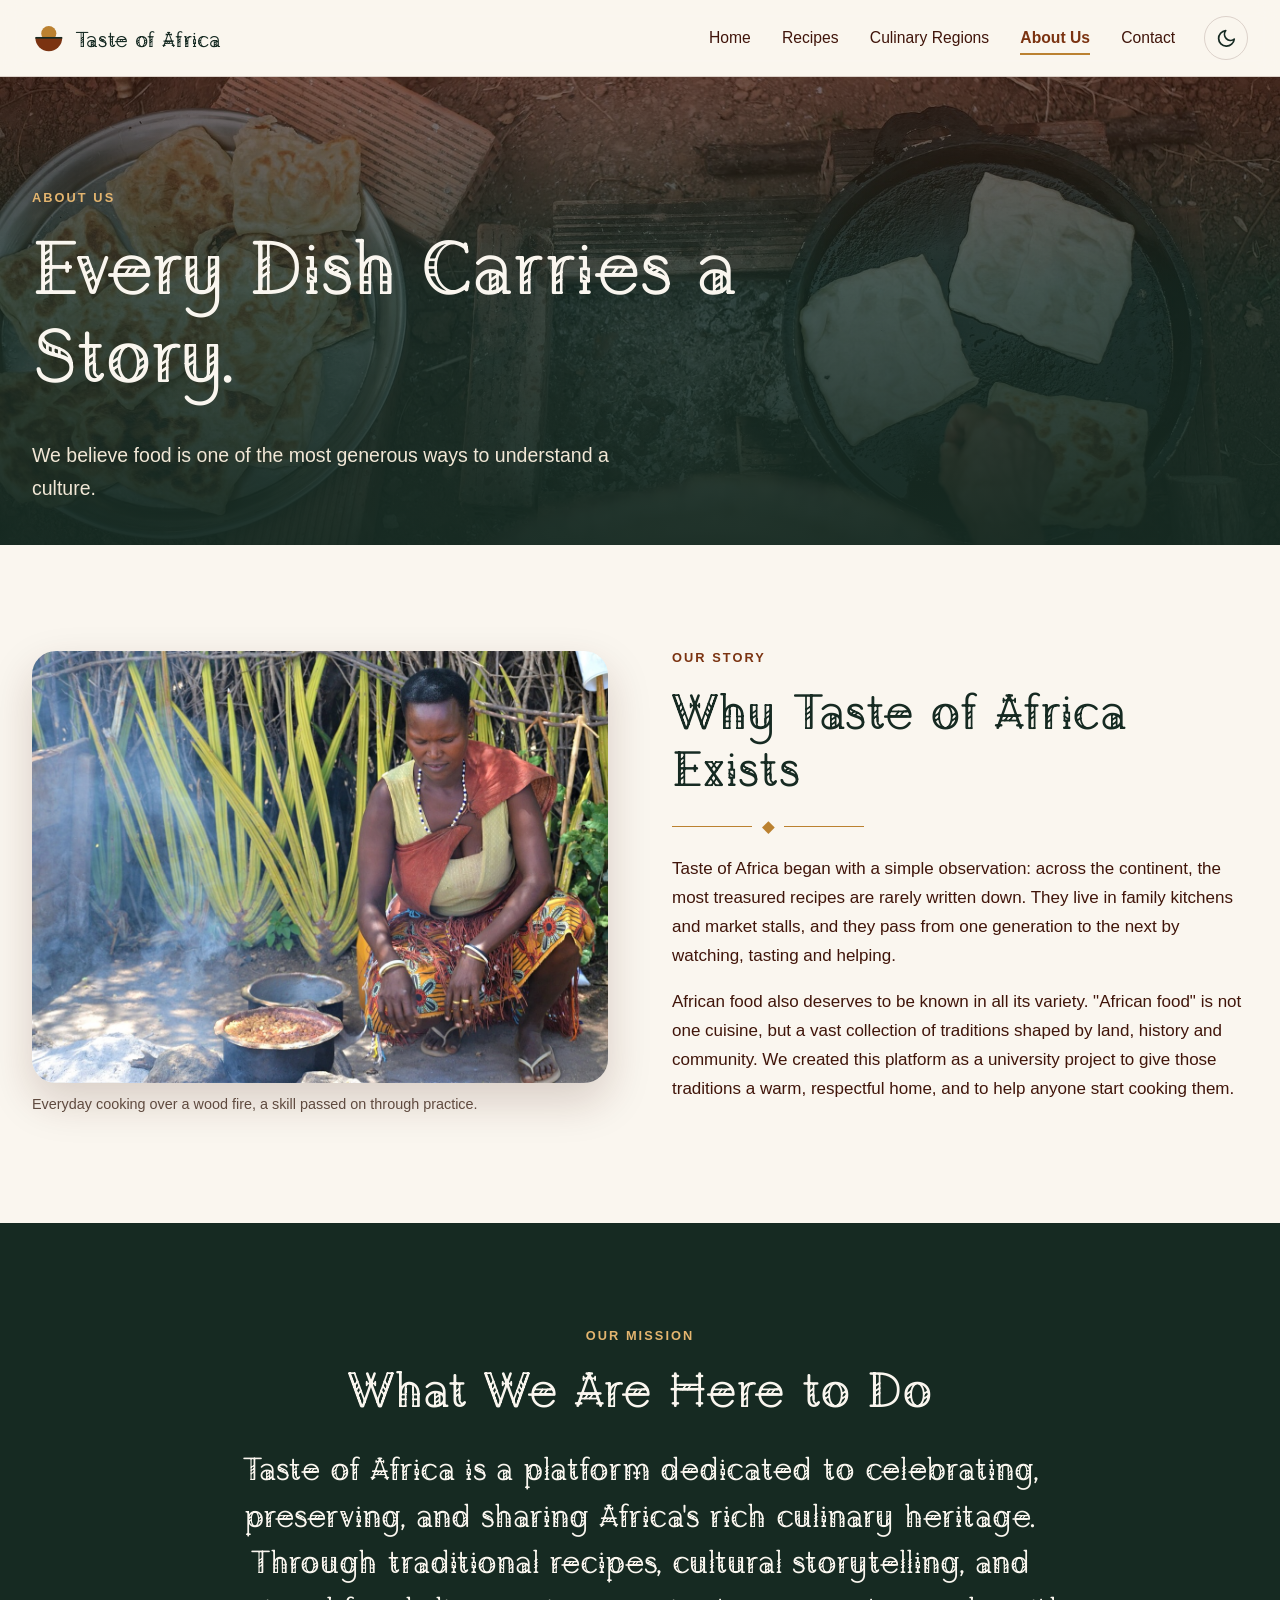
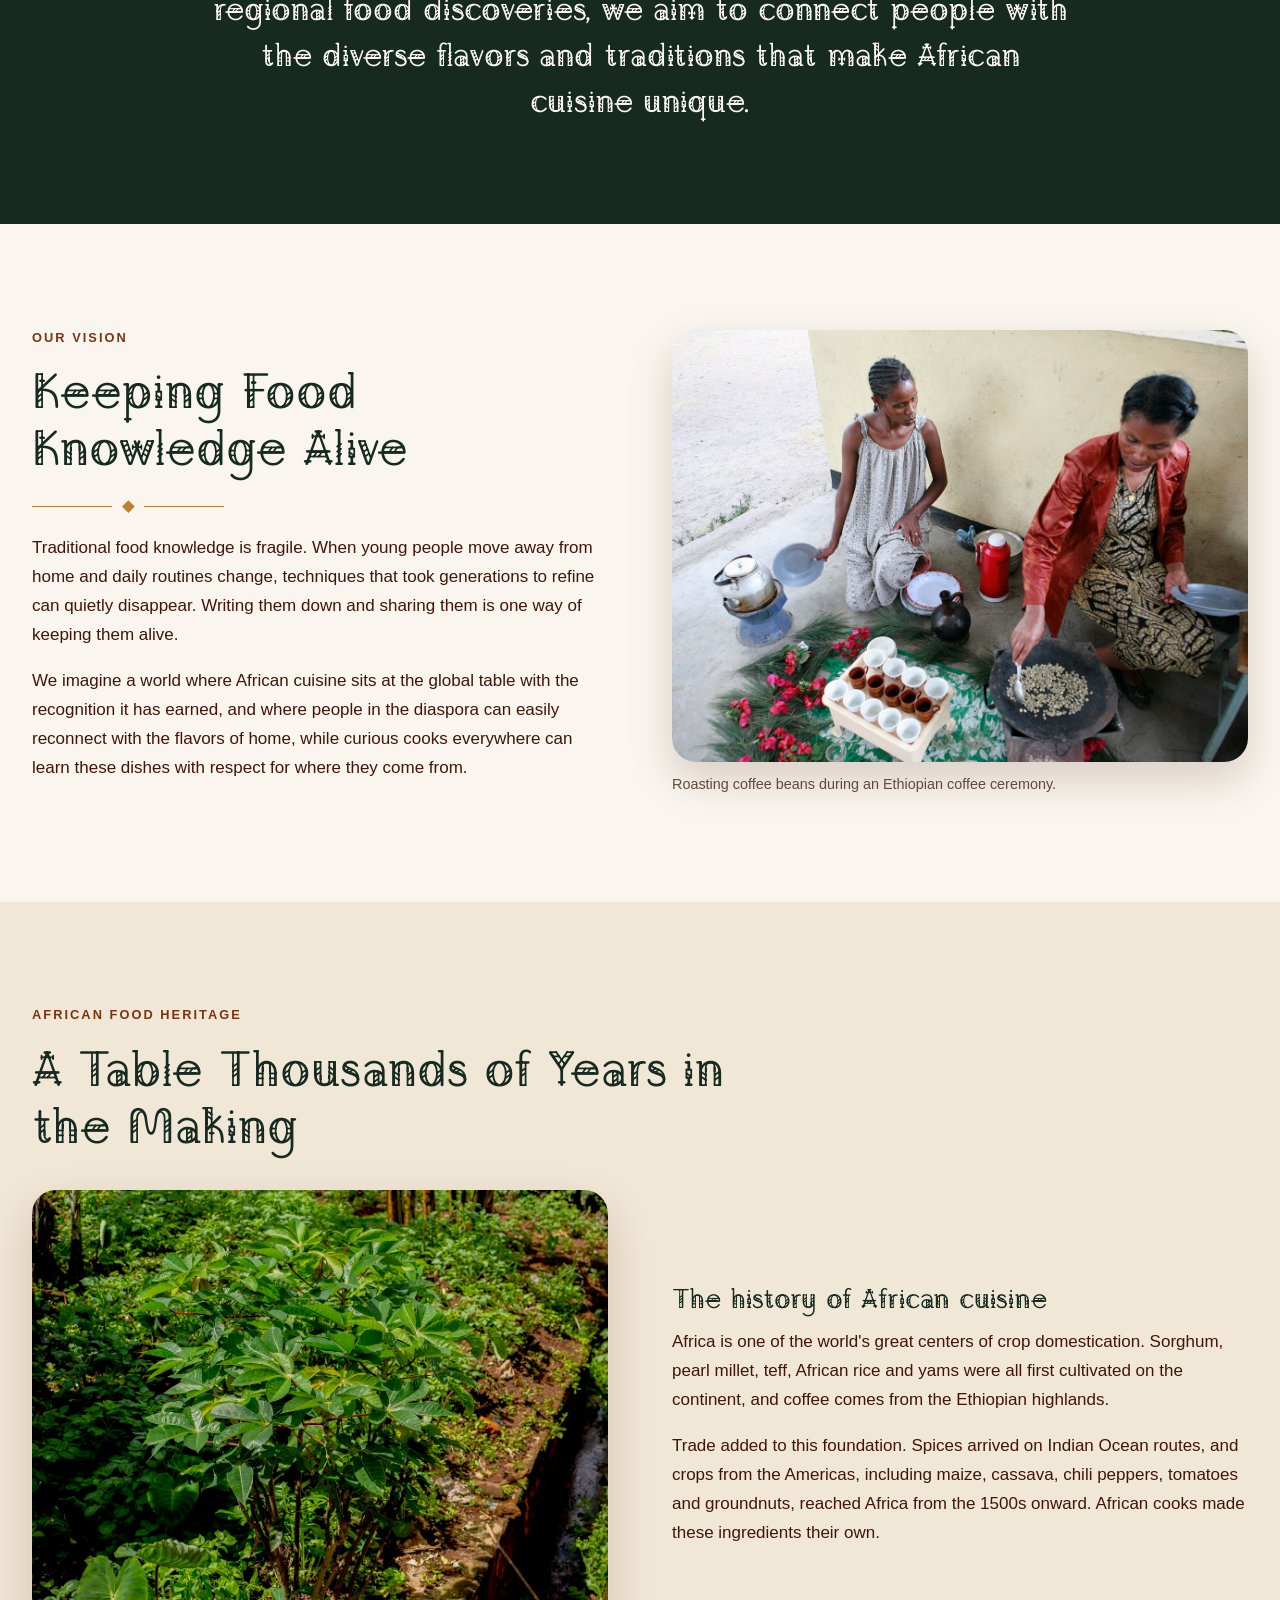
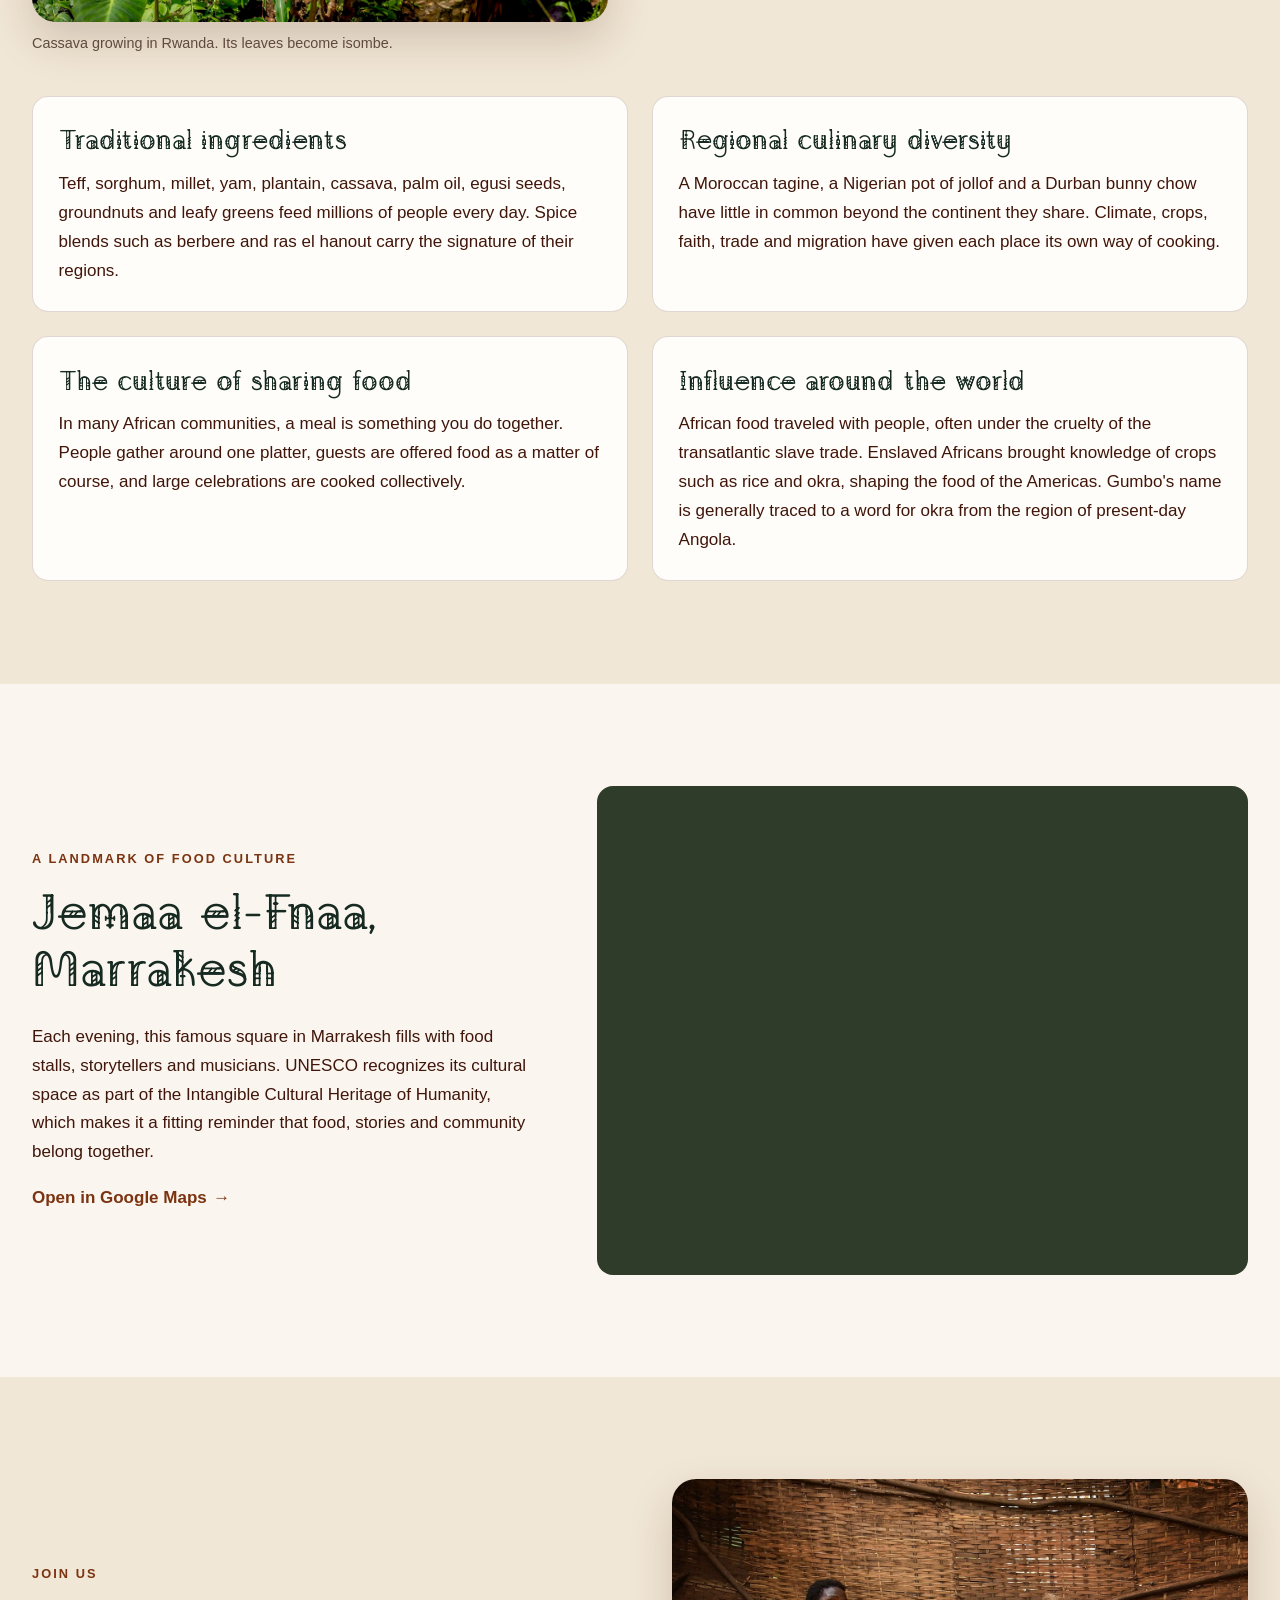
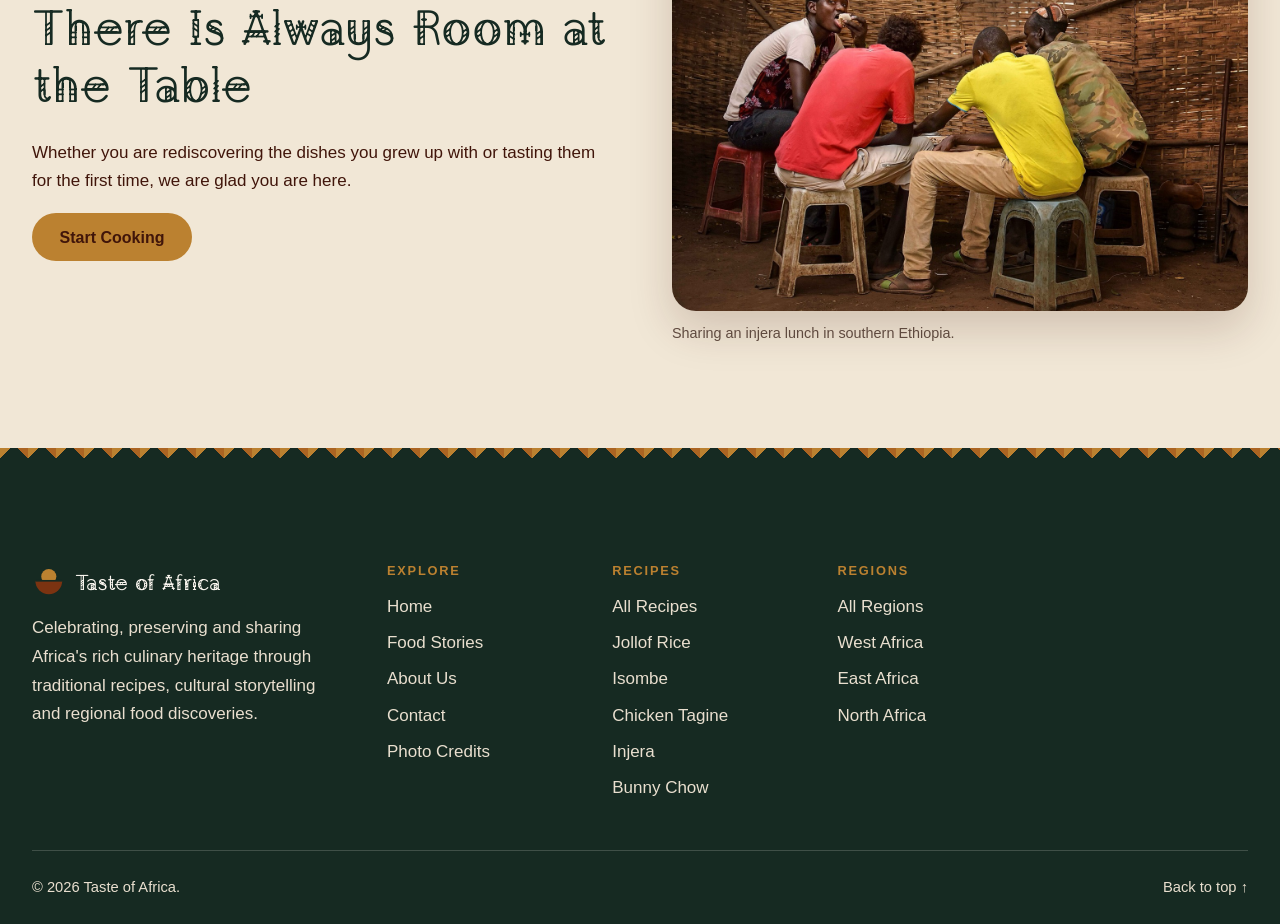
==== commit 4742082b: "african web new edits" ====
--- a/about.html
+++ b/about.html
@@ -9,7 +9,7 @@
   <link rel="icon" href="images/favicon.svg" type="image/svg+xml">
   <link rel="preconnect" href="https://fonts.googleapis.com">
   <link rel="preconnect" href="https://fonts.gstatic.com" crossorigin>
-  <link href="https://fonts.googleapis.com/css2?family=DM+Sans:opsz,wght@9..40,400;9..40,500;9..40,600;9..40,700&amp;family=Playfair+Display:wght@500;600;700&amp;display=swap" rel="stylesheet">
+  <link href="https://fonts.googleapis.com/css2?family=Agu+Display&display=swap" rel="stylesheet">
   <link rel="stylesheet" href="css/styles.css">
   <script src="js/script.js" defer></script>
 </head>
@@ -167,53 +167,8 @@
       </div>
     </section>
 
-    <!-- Photo credits: required by the Creative Commons licenses -->
-    <section class="section" id="photo-credits" aria-labelledby="credits-title">
-      <div class="container">
-        <h2 id="credits-title">Photo Credits</h2>
-        <p>The photographs on this website come from Wikimedia Commons. They have been resized and compressed, and some are cropped for display. Our thanks go to the photographers.</p>
-        <details class="credits">
-          <summary>View all photo credits</summary>
-          <div class="credits__scroll">
-            <table>
-              <caption class="sr-only">Source, photographer and license of each photograph</caption>
-              <thead>
-                <tr><th scope="col">File</th><th scope="col">Source</th><th scope="col">Photographer</th><th scope="col">License</th></tr>
-              </thead>
-              <tbody>
-                  <tr><td>hero-injera-platter.jpg</td><td><a href="https://commons.wikimedia.org/wiki/File:Injera_with_eight_kinds_of_stew.jpg" target="_blank" rel="noopener noreferrer">Injera with eight kinds of stew</a></td><td>Artem.G</td><td><a href="https://creativecommons.org/licenses/by-sa/4.0" target="_blank" rel="noopener noreferrer">CC BY-SA 4.0</a></td></tr>
-                  <tr><td>jollof-rice.jpg</td><td><a href="https://commons.wikimedia.org/wiki/File:Jollof_rice_and_Dodo.jpg" target="_blank" rel="noopener noreferrer">Jollof rice and Dodo</a></td><td>Skarfmacaronne</td><td><a href="https://creativecommons.org/licenses/by-sa/4.0" target="_blank" rel="noopener noreferrer">CC BY-SA 4.0</a></td></tr>
-                  <tr><td>isombe.jpg</td><td><a href="https://commons.wikimedia.org/wiki/File:ISOMBE.jpg" target="_blank" rel="noopener noreferrer">ISOMBE</a></td><td>Mutiganda</td><td><a href="https://creativecommons.org/licenses/by-sa/4.0" target="_blank" rel="noopener noreferrer">CC BY-SA 4.0</a></td></tr>
-                  <tr><td>chicken-tagine.jpg</td><td><a href="https://commons.wikimedia.org/wiki/File:Moroccan_food-Chicken_tagine_with_preserved_lemons_and_olives-02.jpg" target="_blank" rel="noopener noreferrer">Moroccan food-Chicken tagine with preserved lemons and olives-02</a></td><td>Foodista</td><td><a href="https://creativecommons.org/licenses/by/2.0" target="_blank" rel="noopener noreferrer">CC BY 2.0</a></td></tr>
-                  <tr><td>injera.jpg</td><td><a href="https://commons.wikimedia.org/wiki/File:Injera_from_ivory_teff.jpg" target="_blank" rel="noopener noreferrer">Injera from ivory teff</a></td><td>Edsel Little</td><td><a href="https://creativecommons.org/licenses/by-sa/2.0" target="_blank" rel="noopener noreferrer">CC BY-SA 2.0</a></td></tr>
-                  <tr><td>bunny-chow.jpg</td><td><a href="https://commons.wikimedia.org/wiki/File:Bunny_Chow_with_Lamb_%26_Potato_-_African_Chow_2023-07-27.jpg" target="_blank" rel="noopener noreferrer">Bunny Chow with Lamb &amp; Potato - African Chow 2023-07-27</a></td><td>Andy Li</td><td><a href="http://creativecommons.org/publicdomain/zero/1.0/deed.en" target="_blank" rel="noopener noreferrer">CC0</a></td></tr>
-                  <tr><td>fufu.jpg</td><td><a href="https://commons.wikimedia.org/wiki/File:Freshly_cooked_fufu_(swallow).jpg" target="_blank" rel="noopener noreferrer">Freshly cooked fufu (swallow)</a></td><td>Andikan Efiok Eduok</td><td><a href="https://creativecommons.org/licenses/by-sa/4.0" target="_blank" rel="noopener noreferrer">CC BY-SA 4.0</a></td></tr>
-                  <tr><td>egusi-soup.jpg</td><td><a href="https://commons.wikimedia.org/wiki/File:Pot_of_Egusi_soup.jpg" target="_blank" rel="noopener noreferrer">Pot of Egusi soup</a></td><td>Bukky658</td><td><a href="https://creativecommons.org/licenses/by-sa/4.0" target="_blank" rel="noopener noreferrer">CC BY-SA 4.0</a></td></tr>
-                  <tr><td>ugali.jpg</td><td><a href="https://commons.wikimedia.org/wiki/File:Ugali_Posho.jpg" target="_blank" rel="noopener noreferrer">Ugali Posho</a></td><td>safaritravelplus</td><td><a href="http://creativecommons.org/publicdomain/zero/1.0/deed.en" target="_blank" rel="noopener noreferrer">CC0</a></td></tr>
-                  <tr><td>nyama-choma.jpg</td><td><a href="https://commons.wikimedia.org/wiki/File:Nyama_choma_barbeque.jpg" target="_blank" rel="noopener noreferrer">Nyama choma barbeque</a></td><td>safaritravelplus</td><td><a href="http://creativecommons.org/publicdomain/zero/1.0/deed.en" target="_blank" rel="noopener noreferrer">CC0</a></td></tr>
-                  <tr><td>couscous.jpg</td><td><a href="https://commons.wikimedia.org/wiki/File:Couscous_007.jpg" target="_blank" rel="noopener noreferrer">Couscous 007</a></td><td>Arnaud 25</td><td><a href="https://creativecommons.org/licenses/by-sa/4.0" target="_blank" rel="noopener noreferrer">CC BY-SA 4.0</a></td></tr>
-                  <tr><td>shakshuka.jpg</td><td><a href="https://commons.wikimedia.org/wiki/File:Shakshuka_(Unsplash).jpg" target="_blank" rel="noopener noreferrer">Shakshuka (Unsplash)</a></td><td>Jarosław Ceborski jarson</td><td><a href="http://creativecommons.org/publicdomain/zero/1.0/deed.en" target="_blank" rel="noopener noreferrer">CC0</a></td></tr>
-                  <tr><td>story-suya-seller.jpg</td><td><a href="https://commons.wikimedia.org/wiki/File:Suya_Seller.jpg" target="_blank" rel="noopener noreferrer">Suya Seller</a></td><td>FischerFotos</td><td><a href="https://creativecommons.org/licenses/by-sa/4.0" target="_blank" rel="noopener noreferrer">CC BY-SA 4.0</a></td></tr>
-                  <tr><td>story-spice-market.jpg</td><td><a href="https://commons.wikimedia.org/wiki/File:Spice_Market,_Marakech_(2242330035).jpg" target="_blank" rel="noopener noreferrer">Spice Market, Marakech (2242330035)</a></td><td>Michael Day</td><td><a href="https://creativecommons.org/licenses/by/2.0" target="_blank" rel="noopener noreferrer">CC BY 2.0</a></td></tr>
-                  <tr><td>story-coffee.jpg</td><td><a href="https://commons.wikimedia.org/wiki/File:Coffee_ceremony_of_Ethiopia_and_Eritrea_1.jpg" target="_blank" rel="noopener noreferrer">Coffee ceremony of Ethiopia and Eritrea 1</a></td><td>ProtoplasmaKid</td><td><a href="https://creativecommons.org/licenses/by-sa/4.0" target="_blank" rel="noopener noreferrer">CC BY-SA 4.0</a></td></tr>
-                  <tr><td>region-west-cooking.jpg</td><td><a href="https://commons.wikimedia.org/wiki/File:Traditional_way_of_cooking_in_Nigeria.jpg" target="_blank" rel="noopener noreferrer">Traditional way of cooking in Nigeria</a></td><td>Chukwukajustice</td><td><a href="https://creativecommons.org/licenses/by-sa/4.0" target="_blank" rel="noopener noreferrer">CC BY-SA 4.0</a></td></tr>
-                  <tr><td>region-east-market.jpg</td><td><a href="https://commons.wikimedia.org/wiki/File:%D7%94%D7%A9%D7%95%D7%A7_%D7%94%D7%9E%D7%A8%D7%9B%D7%96%D7%99_%D7%A7%D7%99%D7%9E%D7%99%D7%A8%D7%95%D7%A0%D7%A7%D7%95_%D7%91%D7%A7%D7%99%D7%92%D7%90%D7%9C%D7%99_%D7%91%D7%99%D7%A8%D7%AA_%D7%A8%D7%95%D7%90%D7%A0%D7%93%D7%94_(14).jpg" target="_blank" rel="noopener noreferrer">השוק המרכזי קימירונקו בקיגאלי בירת רואנדה (14)</a></td><td>Hanay</td><td><a href="https://creativecommons.org/licenses/by-sa/3.0" target="_blank" rel="noopener noreferrer">CC BY-SA 3.0</a></td></tr>
-                  <tr><td>region-north-tagines.jpg</td><td><a href="https://commons.wikimedia.org/wiki/File:Tajines_in_a_pottery_shop_in_Morocco.jpg" target="_blank" rel="noopener noreferrer">Tajines in a pottery shop in Morocco</a></td><td>Jafri Ali</td><td><a href="https://creativecommons.org/licenses/by-sa/4.0" target="_blank" rel="noopener noreferrer">CC BY-SA 4.0</a></td></tr>
-                  <tr><td>page-recipes-spices.jpg</td><td><a href="https://commons.wikimedia.org/wiki/File:Morocco,_Spices.JPG" target="_blank" rel="noopener noreferrer">Morocco, Spices</a></td><td>Donar Reiskoffer</td><td><a href="https://creativecommons.org/licenses/by/3.0" target="_blank" rel="noopener noreferrer">CC BY 3.0</a></td></tr>
-                  <tr><td>page-regions-marrakesh.jpg</td><td><a href="https://commons.wikimedia.org/wiki/File:Jemaa_el-Fnaa_at_night_-_Maroco_-_Marrakesh.jpg" target="_blank" rel="noopener noreferrer">Jemaa el-Fnaa at night - Maroco - Marrakesh</a></td><td>Andrzej Kosiński</td><td><a href="https://creativecommons.org/licenses/by-sa/3.0" target="_blank" rel="noopener noreferrer">CC BY-SA 3.0</a></td></tr>
-                  <tr><td>page-about-rghayf.jpg</td><td><a href="https://commons.wikimedia.org/wiki/File:Moroccan_Women_cooking_traditiona_Rghayf.jpg" target="_blank" rel="noopener noreferrer">Moroccan Women cooking traditiona Rghayf</a></td><td>Withkarim</td><td><a href="https://creativecommons.org/licenses/by-sa/4.0" target="_blank" rel="noopener noreferrer">CC BY-SA 4.0</a></td></tr>
-                  <tr><td>page-contact-spices.jpg</td><td><a href="https://commons.wikimedia.org/wiki/File:Moroccan_spices.jpg" target="_blank" rel="noopener noreferrer">Moroccan spices</a></td><td>Kyle Simourd</td><td><a href="https://creativecommons.org/licenses/by/2.0" target="_blank" rel="noopener noreferrer">CC BY 2.0</a></td></tr>
-                  <tr><td>page-stories-vendor.jpg</td><td><a href="https://commons.wikimedia.org/wiki/File:A_Nigerian_street_food_vendor.jpg" target="_blank" rel="noopener noreferrer">A Nigerian street food vendor</a></td><td>Sinachworld</td><td><a href="https://creativecommons.org/licenses/by-sa/4.0" target="_blank" rel="noopener noreferrer">CC BY-SA 4.0</a></td></tr>
-                  <tr><td>about-coffee-ceremony.jpg</td><td><a href="https://commons.wikimedia.org/wiki/File:Ethiopian_Coffee_Ceremony_011.jpg" target="_blank" rel="noopener noreferrer">Ethiopian Coffee Ceremony 011</a></td><td>Steve Evans</td><td><a href="https://creativecommons.org/licenses/by/2.0" target="_blank" rel="noopener noreferrer">CC BY 2.0</a></td></tr>
-                  <tr><td>about-woman-cooking.jpg</td><td><a href="https://commons.wikimedia.org/wiki/File:Woman_cooking_in_Dagota_village.jpg" target="_blank" rel="noopener noreferrer">Woman cooking in Dagota village</a></td><td>BrixL</td><td><a href="https://creativecommons.org/licenses/by-sa/4.0" target="_blank" rel="noopener noreferrer">CC BY-SA 4.0</a></td></tr>
-                  <tr><td>about-shared-meal.jpg</td><td><a href="https://commons.wikimedia.org/wiki/File:Injera_Lunch,_Sth_Ethiopia_(52863781280).jpg" target="_blank" rel="noopener noreferrer">Injera Lunch, Sth Ethiopia (52863781280)</a></td><td>Rod Waddington from Kergunyah, Australia</td><td><a href="https://creativecommons.org/licenses/by-sa/2.0" target="_blank" rel="noopener noreferrer">CC BY-SA 2.0</a></td></tr>
-                  <tr><td>about-cassava-field.jpg</td><td><a href="https://commons.wikimedia.org/wiki/File:Isombe_mu_murima.jpg" target="_blank" rel="noopener noreferrer">Isombe mu murima</a></td><td>Camilopiz</td><td><a href="http://creativecommons.org/publicdomain/zero/1.0/deed.en" target="_blank" rel="noopener noreferrer">CC0</a></td></tr>
-              </tbody>
-            </table>
-          </div>
-        </details>
-      </div>
-    </section>
+
+    
   </main>
 
   <!-- Site footer: the same on every page -->
@@ -261,19 +216,11 @@
         </ul>
       </nav>
 
-      <nav aria-label="Social media">
-        <h2>Follow</h2>
-        <ul>
-          <li><a href="https://www.instagram.com/" target="_blank" rel="noopener noreferrer">Instagram</a></li>
-          <li><a href="https://www.facebook.com/" target="_blank" rel="noopener noreferrer">Facebook</a></li>
-          <li><a href="https://www.youtube.com/" target="_blank" rel="noopener noreferrer">YouTube</a></li>
-          <li><a href="https://www.pinterest.com/" target="_blank" rel="noopener noreferrer">Pinterest</a></li>
-        </ul>
-      </nav>
+    
     </div>
 
     <div class="container site-footer__bottom">
-      <p>&copy; 2026 Taste of Africa. A university frontend development project.</p>
+      <p>&copy; 2026 Taste of Africa.</p>
       <a href="#top">Back to top &uarr;</a>
     </div>
   </footer>
--- a/css/styles.css
+++ b/css/styles.css
@@ -1,30 +1,4 @@
-/* ==========================================================================
-   TASTE OF AFRICA - MAIN STYLESHEET
-   One stylesheet shared by every page.
-
-   Contents
-   1.  Design tokens (brand colors, theme colors, type, spacing)
-   2.  Reset and base elements
-   3.  Layout helpers and accessibility utilities
-   4.  Buttons, links and shared components
-   5.  Site header and navigation
-   6.  Site footer
-   7.  Home page
-   8.  Inner-page heroes
-   9.  Recipes page
-   10. Regions page
-   11. About page
-   12. Stories page
-   13. Contact page and forms
-   14. Scroll animations
-   15. Responsive breakpoints
-   ========================================================================== */
-
-/* ==========================================================================
-   1. DESIGN TOKENS
-   The brand palette never changes. The "theme" variables below it point at
-   palette colors, so switching theme only means reassigning those variables.
-   ========================================================================== */
+
 :root {
   /* Official brand palette */
   --dark-cocoa: #40150a;
@@ -62,8 +36,8 @@
   --shadow-lift: 0 18px 44px rgba(64, 21, 10, 0.18);
 
   /* Typography */
-  --font-heading: "Playfair Display", Georgia, "Times New Roman", serif;
-  --font-body: "DM Sans", "Helvetica Neue", Arial, sans-serif;
+  --font-heading: "Agu Display", Georgia, "Times New Roman", serif;
+  --font-body: "Montserrat", "Helvetica Neue", Arial, sans-serif;
 
   /* Spacing and shape */
   --space-xs: 0.5rem;
